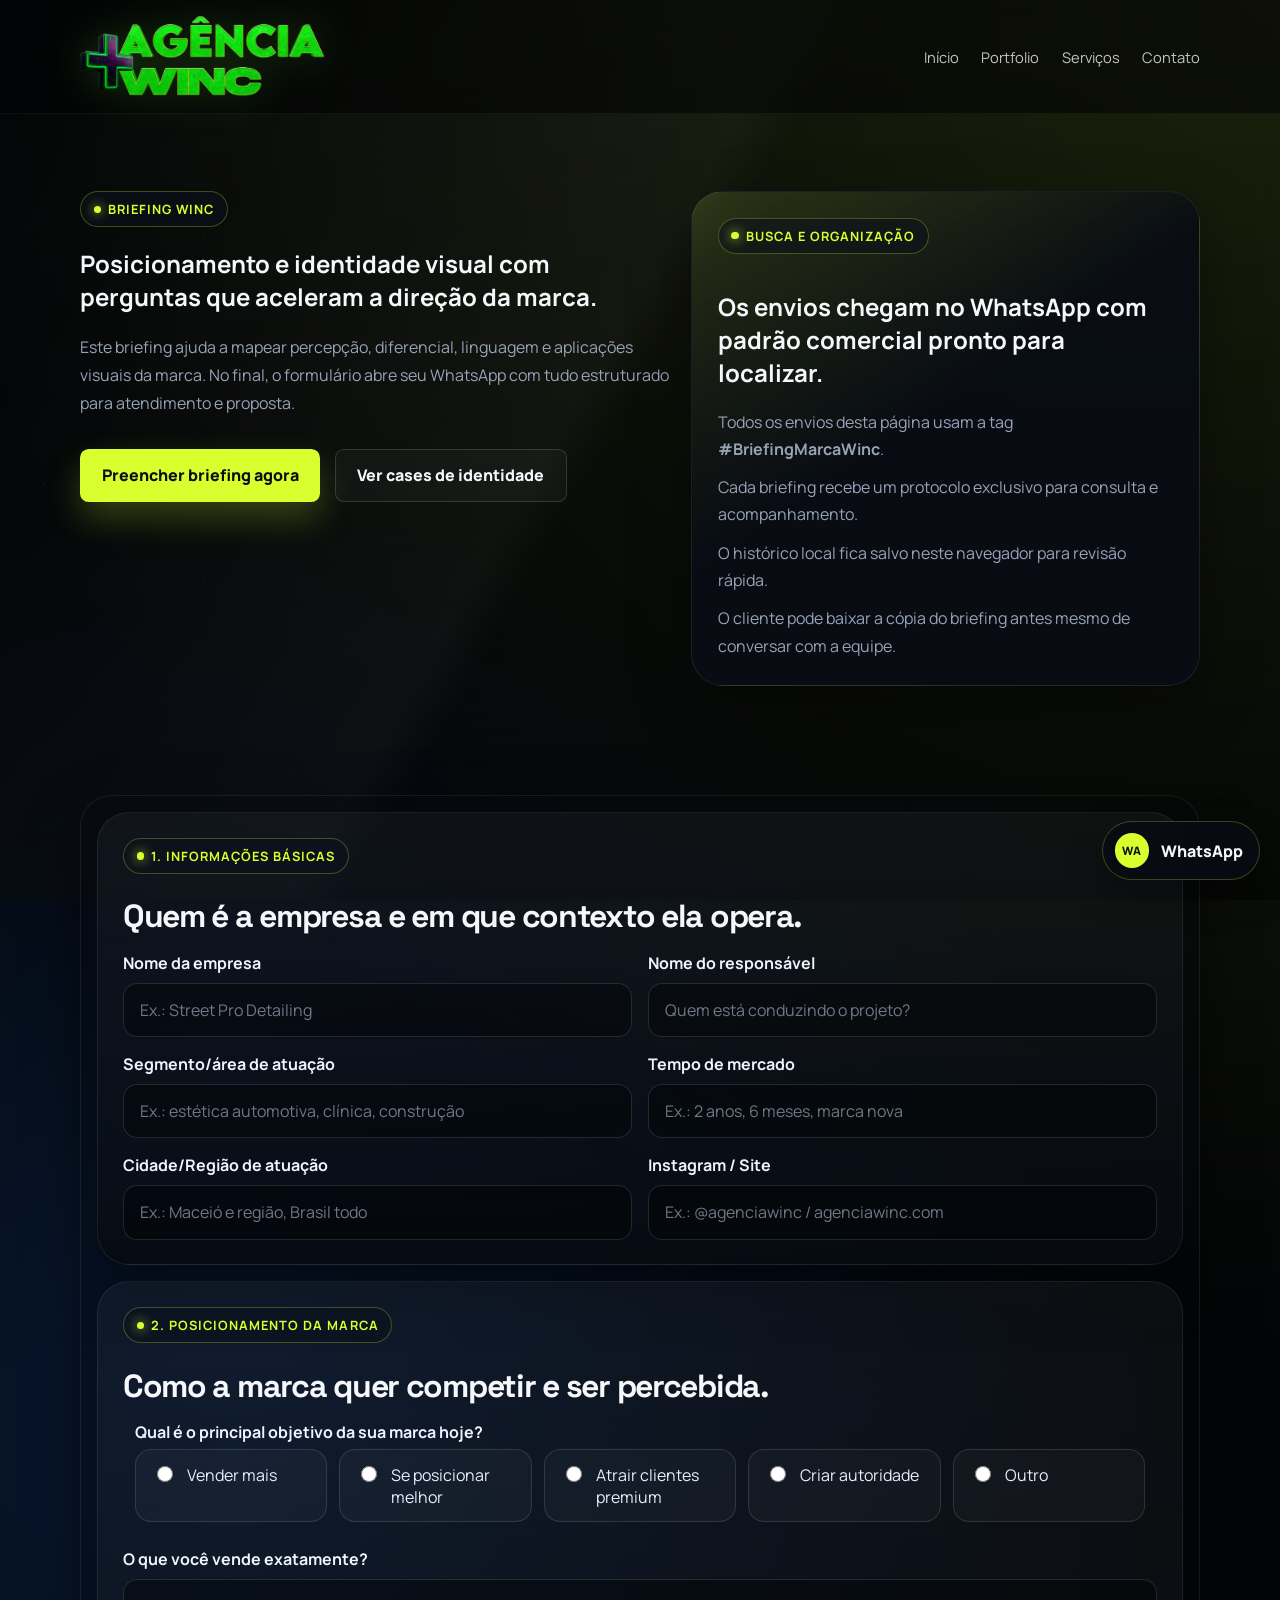
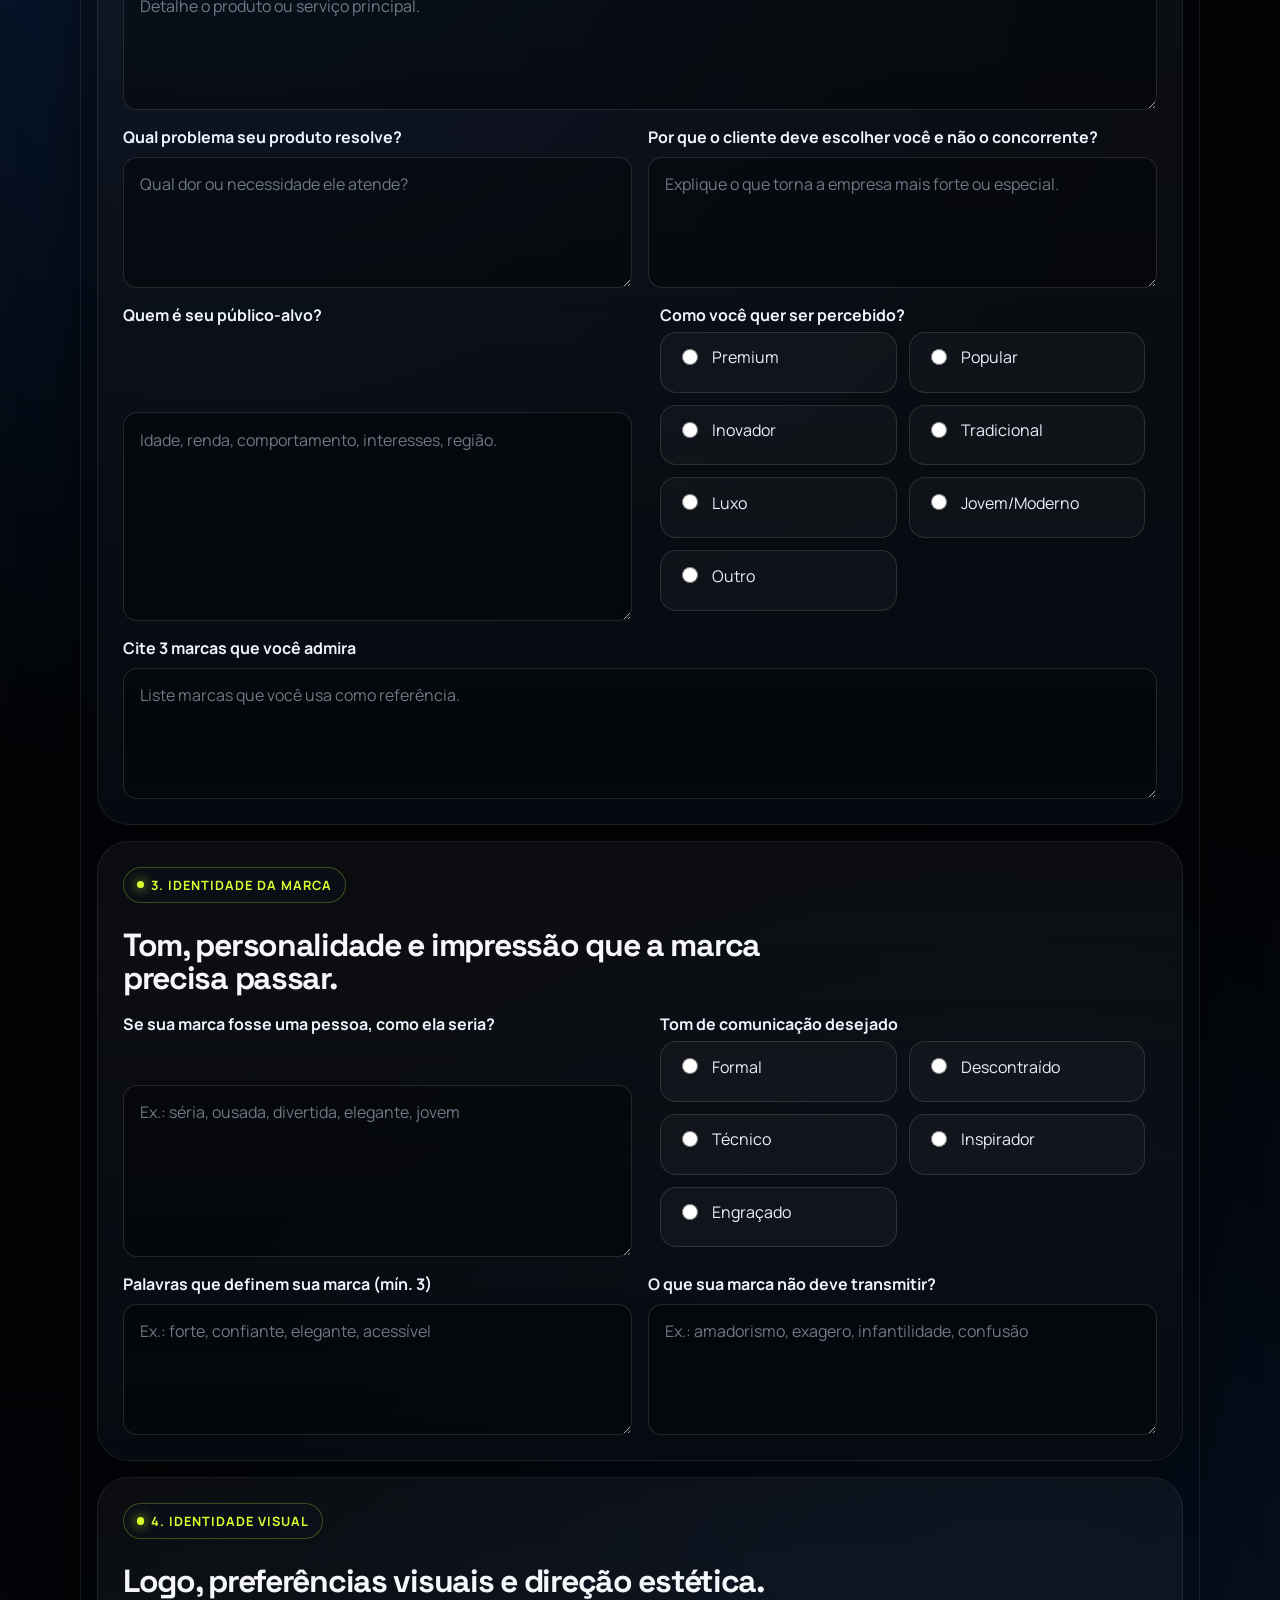
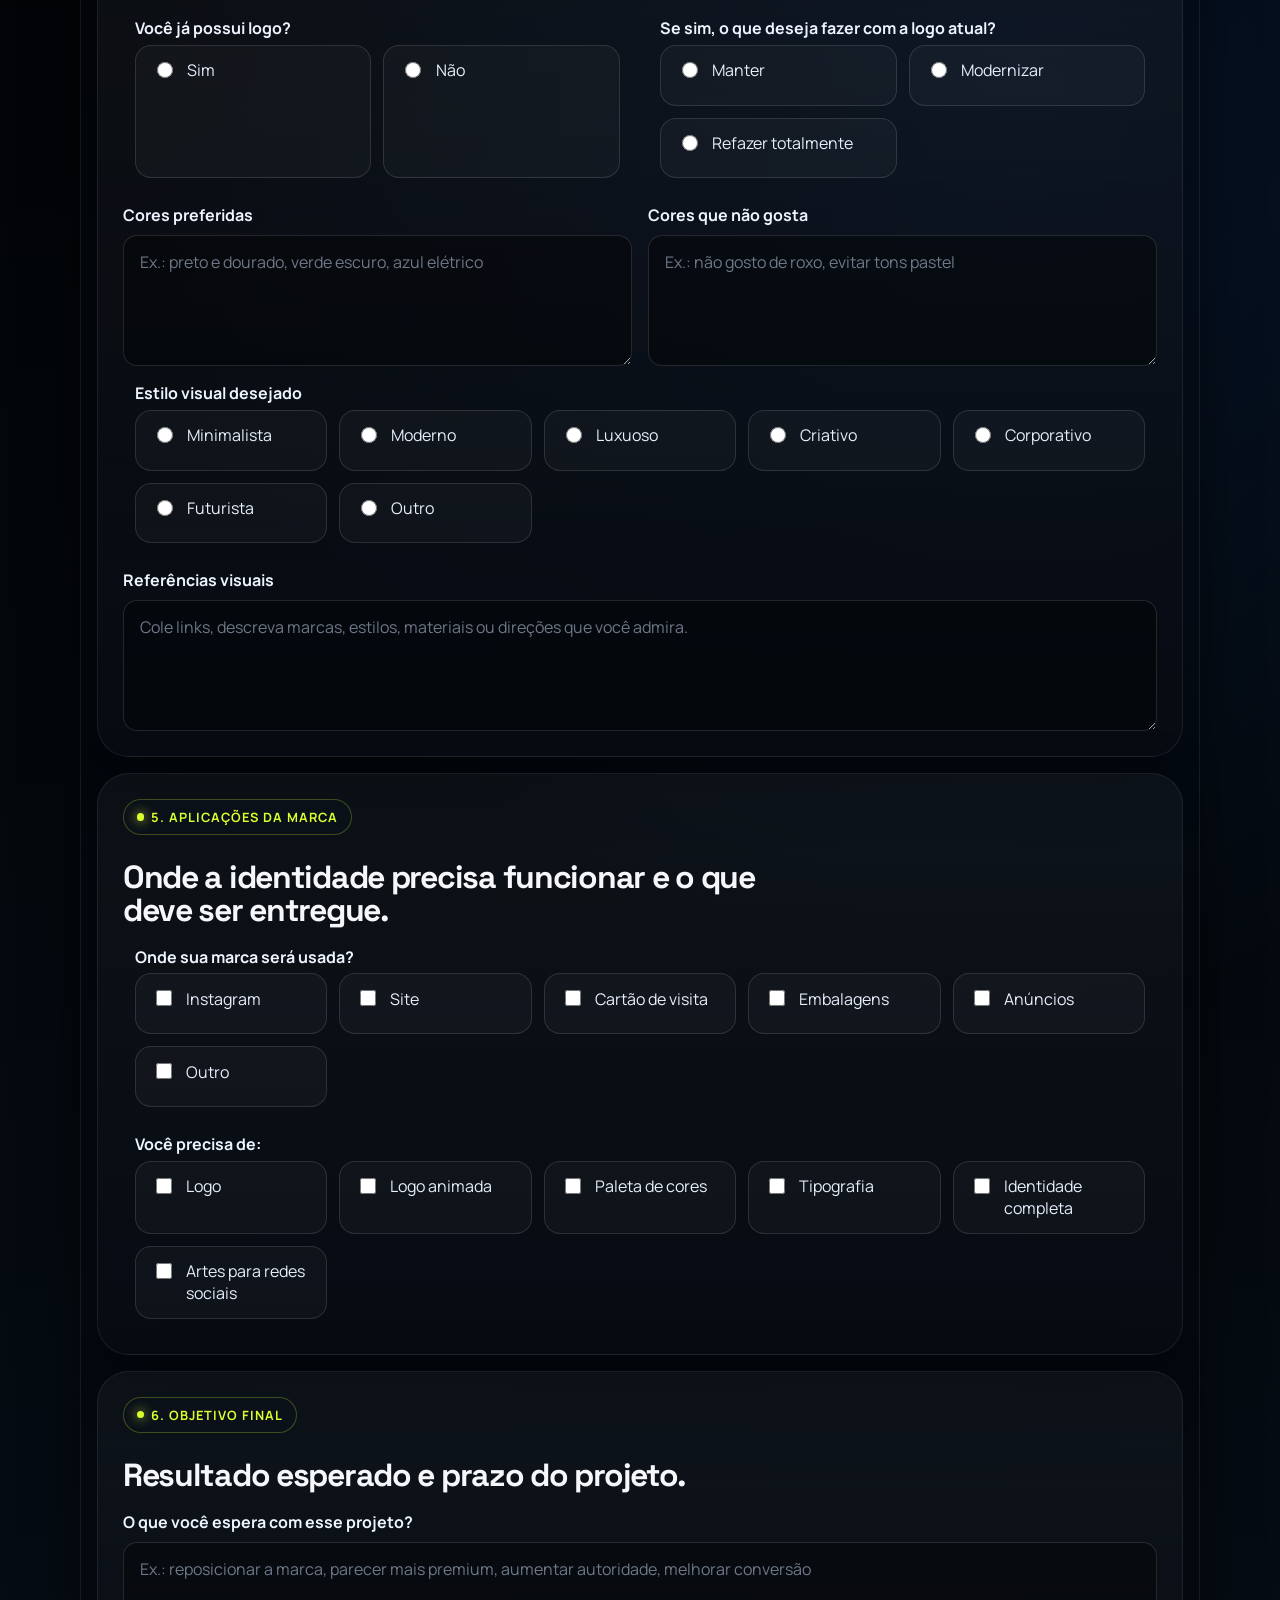
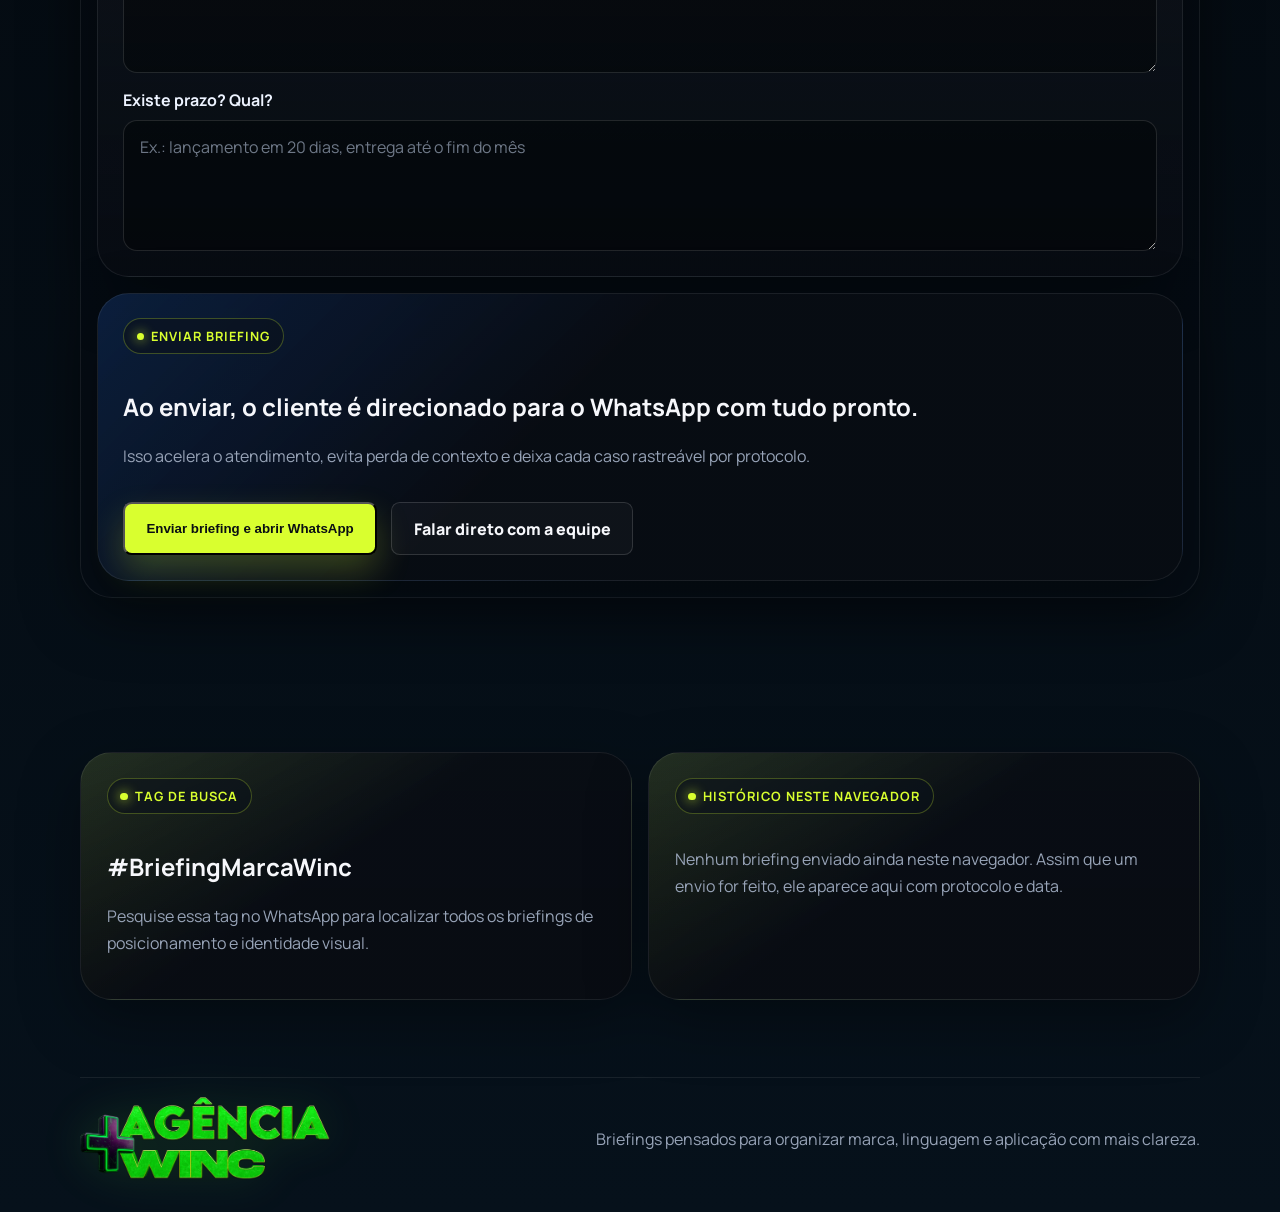
==== briefing-identidade-visual.html @ e45ba3df "Add Agencia Winc site files" ====
<!DOCTYPE html>
<html lang="pt-BR">
  <head>
    <meta charset="UTF-8" />
    <meta name="viewport" content="width=device-width, initial-scale=1.0" />
    <title>Briefing | Posicionamento e Identidade Visual | Ag&ecirc;ncia Winc</title>
    <meta
      name="description"
      content="Briefing da Ag&ecirc;ncia Winc para posicionamento de marca e identidade visual com envio direto para WhatsApp."
    />
    <meta name="theme-color" content="#05080c" />
    <meta name="robots" content="index,follow" />
    <meta name="application-name" content="Ag&ecirc;ncia Winc" />
    <meta property="og:type" content="website" />
    <meta property="og:locale" content="pt_BR" />
    <meta property="og:site_name" content="Ag&ecirc;ncia Winc" />
    <meta property="og:title" content="Briefing | Posicionamento e Identidade Visual | Ag&ecirc;ncia Winc" />
    <meta
      property="og:description"
      content="Formul&aacute;rio guiado para posicionamento de marca, dire&ccedil;&atilde;o verbal e identidade visual."
    />
    <meta property="og:url" content="https://agenciawinc.com/briefing-identidade-visual.html" />
    <meta property="og:image" content="https://agenciawinc.com/assets/portfolio-street-pro.png" />
    <meta name="twitter:card" content="summary_large_image" />
    <meta name="twitter:title" content="Briefing | Posicionamento e Identidade Visual | Ag&ecirc;ncia Winc" />
    <meta
      name="twitter:description"
      content="Formul&aacute;rio guiado para posicionamento de marca, dire&ccedil;&atilde;o verbal e identidade visual."
    />
    <meta name="twitter:image" content="https://agenciawinc.com/assets/portfolio-street-pro.png" />
    <link rel="canonical" href="https://agenciawinc.com/briefing-identidade-visual.html" />
    <link rel="icon" type="image/png" sizes="256x256" href="./assets/favicon.png" />
    <link rel="manifest" href="./site.webmanifest" />
    <link rel="preconnect" href="https://fonts.googleapis.com" />
    <link rel="preconnect" href="https://fonts.gstatic.com" crossorigin />
    <link
      href="https://fonts.googleapis.com/css2?family=Manrope:wght@400;500;600;700;800&family=Space+Grotesk:wght@500;700&display=swap"
      rel="stylesheet"
    />
    <link rel="stylesheet" href="./styles.css" />
    <script src="./briefings.js" defer></script>
  </head>
  <body>
    <div class="page-shell">
      <header class="site-header">
        <div class="container nav-wrap">
          <a class="brand" href="./index.html#top" aria-label="Ag&ecirc;ncia Winc">
            <img
              class="brand-logo"
              src="./assets/logo-winc-web.png"
              alt="Logo da Ag&ecirc;ncia Winc"
              width="1200"
              height="399"
            />
          </a>

          <nav class="site-nav" aria-label="Principal">
            <a href="./index.html#inicio">In&iacute;cio</a>
            <a href="./portfolio.html">Portfolio</a>
            <a href="./index.html#servicos">Servi&ccedil;os</a>
            <a href="./index.html#contato">Contato</a>
          </nav>
        </div>
      </header>

      <main id="top">
        <section class="briefing-hero">
          <div class="container briefing-hero-grid">
            <div class="briefing-copy">
              <span class="eyebrow">Briefing Winc</span>
              <h1>
                Posicionamento e identidade visual
                <span>com perguntas que aceleram a dire&ccedil;&atilde;o da marca.</span>
              </h1>
              <p class="hero-text">
                Este briefing ajuda a mapear percep&ccedil;&atilde;o, diferencial, linguagem e
                aplica&ccedil;&otilde;es visuais da marca. No final, o formul&aacute;rio abre seu
                WhatsApp com tudo estruturado para atendimento e proposta.
              </p>

              <div class="hero-actions">
                <a class="button button-primary" href="#formulario-identidade">
                  Preencher briefing agora
                </a>
                <a class="button button-secondary" href="./portfolio.html#identidade-visual">
                  Ver cases de identidade
                </a>
              </div>
            </div>

            <aside class="briefing-side-card">
              <span class="section-label">Busca e organiza&ccedil;&atilde;o</span>
              <h2>Os envios chegam no WhatsApp com padr&atilde;o comercial pronto para localizar.</h2>
              <ul class="briefing-rules">
                <li>Todos os envios desta p&aacute;gina usam a tag <strong>#BriefingMarcaWinc</strong>.</li>
                <li>Cada briefing recebe um protocolo exclusivo para consulta e acompanhamento.</li>
                <li>O hist&oacute;rico local fica salvo neste navegador para revis&atilde;o r&aacute;pida.</li>
                <li>O cliente pode baixar a c&oacute;pia do briefing antes mesmo de conversar com a equipe.</li>
              </ul>
            </aside>
          </div>
        </section>

        <section class="briefing-form-wrap" id="formulario-identidade">
          <div class="container">
            <form
              class="briefing-form-shell"
              data-briefing-form="identidade_visual"
              data-whatsapp="558291875154"
            >
              <section class="briefing-section" data-title="1. Informa&ccedil;&otilde;es b&aacute;sicas">
                <div class="briefing-section-head">
                  <span class="section-label">1. Informa&ccedil;&otilde;es b&aacute;sicas</span>
                  <h2>Quem &eacute; a empresa e em que contexto ela opera.</h2>
                </div>

                <div class="briefing-grid">
                  <label class="form-field">
                    <span>Nome da empresa</span>
                    <input
                      type="text"
                      name="empresa_nome"
                      data-label="Nome da empresa"
                      placeholder="Ex.: Street Pro Detailing"
                      required
                    />
                  </label>

                  <label class="form-field">
                    <span>Nome do respons&aacute;vel</span>
                    <input
                      type="text"
                      name="nome_responsavel"
                      data-label="Nome do respons&aacute;vel"
                      placeholder="Quem est&aacute; conduzindo o projeto?"
                      required
                    />
                  </label>

                  <label class="form-field">
                    <span>Segmento/&aacute;rea de atua&ccedil;&atilde;o</span>
                    <input
                      type="text"
                      name="segmento_atuacao"
                      data-label="Segmento ou &aacute;rea de atua&ccedil;&atilde;o"
                      placeholder="Ex.: est&eacute;tica automotiva, cl&iacute;nica, constru&ccedil;&atilde;o"
                    />
                  </label>

                  <label class="form-field">
                    <span>Tempo de mercado</span>
                    <input
                      type="text"
                      name="tempo_mercado"
                      data-label="Tempo de mercado"
                      placeholder="Ex.: 2 anos, 6 meses, marca nova"
                    />
                  </label>

                  <label class="form-field">
                    <span>Cidade/Regi&atilde;o de atua&ccedil;&atilde;o</span>
                    <input
                      type="text"
                      name="cidade_regiao"
                      data-label="Cidade ou regi&atilde;o de atua&ccedil;&atilde;o"
                      placeholder="Ex.: Macei&oacute; e regi&atilde;o, Brasil todo"
                    />
                  </label>

                  <label class="form-field">
                    <span>Instagram / Site</span>
                    <input
                      type="text"
                      name="instagram_site"
                      data-label="Instagram ou site"
                      placeholder="Ex.: @agenciawinc / agenciawinc.com"
                      required
                    />
                  </label>
                </div>
              </section>

              <section class="briefing-section" data-title="2. Posicionamento da marca">
                <div class="briefing-section-head">
                  <span class="section-label">2. Posicionamento da marca</span>
                  <h2>Como a marca quer competir e ser percebida.</h2>
                </div>

                <div class="briefing-grid">
                  <fieldset class="choice-group briefing-full">
                    <legend>Qual &eacute; o principal objetivo da sua marca hoje?</legend>
                    <div class="choice-grid">
                      <label class="choice-pill">
                        <input type="radio" name="objetivo_marca" value="Vender mais" data-label="Objetivo principal da marca" required />
                        <span>Vender mais</span>
                      </label>
                      <label class="choice-pill">
                        <input type="radio" name="objetivo_marca" value="Se posicionar melhor" data-label="Objetivo principal da marca" />
                        <span>Se posicionar melhor</span>
                      </label>
                      <label class="choice-pill">
                        <input type="radio" name="objetivo_marca" value="Atrair clientes premium" data-label="Objetivo principal da marca" />
                        <span>Atrair clientes premium</span>
                      </label>
                      <label class="choice-pill">
                        <input type="radio" name="objetivo_marca" value="Criar autoridade" data-label="Objetivo principal da marca" />
                        <span>Criar autoridade</span>
                      </label>
                      <label class="choice-pill">
                        <input type="radio" name="objetivo_marca" value="Outro" data-label="Objetivo principal da marca" />
                        <span>Outro</span>
                      </label>
                    </div>
                  </fieldset>

                  <label class="form-field briefing-full">
                    <span>O que voc&ecirc; vende exatamente?</span>
                    <textarea
                      name="produto_servico"
                      data-label="O que a empresa vende"
                      placeholder="Detalhe o produto ou servi&ccedil;o principal."
                      required
                    ></textarea>
                  </label>

                  <label class="form-field">
                    <span>Qual problema seu produto resolve?</span>
                    <textarea
                      name="problema_resolvido"
                      data-label="Problema que o produto resolve"
                      placeholder="Qual dor ou necessidade ele atende?"
                    ></textarea>
                  </label>

                  <label class="form-field">
                    <span>Por que o cliente deve escolher voc&ecirc; e n&atilde;o o concorrente?</span>
                    <textarea
                      name="diferencial_competitivo"
                      data-label="Diferencial competitivo"
                      placeholder="Explique o que torna a empresa mais forte ou especial."
                    ></textarea>
                  </label>

                  <label class="form-field">
                    <span>Quem &eacute; seu p&uacute;blico-alvo?</span>
                    <textarea
                      name="publico_alvo"
                      data-label="P&uacute;blico-alvo"
                      placeholder="Idade, renda, comportamento, interesses, regi&atilde;o."
                    ></textarea>
                  </label>

                  <fieldset class="choice-group">
                    <legend>Como voc&ecirc; quer ser percebido?</legend>
                    <div class="choice-grid">
                      <label class="choice-pill">
                        <input type="radio" name="percepcao_desejada" value="Premium" data-label="Percep&ccedil;&atilde;o desejada" required />
                        <span>Premium</span>
                      </label>
                      <label class="choice-pill">
                        <input type="radio" name="percepcao_desejada" value="Popular" data-label="Percep&ccedil;&atilde;o desejada" />
                        <span>Popular</span>
                      </label>
                      <label class="choice-pill">
                        <input type="radio" name="percepcao_desejada" value="Inovador" data-label="Percep&ccedil;&atilde;o desejada" />
                        <span>Inovador</span>
                      </label>
                      <label class="choice-pill">
                        <input type="radio" name="percepcao_desejada" value="Tradicional" data-label="Percep&ccedil;&atilde;o desejada" />
                        <span>Tradicional</span>
                      </label>
                      <label class="choice-pill">
                        <input type="radio" name="percepcao_desejada" value="Luxo" data-label="Percep&ccedil;&atilde;o desejada" />
                        <span>Luxo</span>
                      </label>
                      <label class="choice-pill">
                        <input type="radio" name="percepcao_desejada" value="Jovem/Moderno" data-label="Percep&ccedil;&atilde;o desejada" />
                        <span>Jovem/Moderno</span>
                      </label>
                      <label class="choice-pill">
                        <input type="radio" name="percepcao_desejada" value="Outro" data-label="Percep&ccedil;&atilde;o desejada" />
                        <span>Outro</span>
                      </label>
                    </div>
                  </fieldset>

                  <label class="form-field briefing-full">
                    <span>Cite 3 marcas que voc&ecirc; admira</span>
                    <textarea
                      name="marcas_admiradas"
                      data-label="Tr&ecirc;s marcas admiradas"
                      placeholder="Liste marcas que voc&ecirc; usa como refer&ecirc;ncia."
                    ></textarea>
                  </label>
                </div>
              </section>

              <section class="briefing-section" data-title="3. Identidade da marca">
                <div class="briefing-section-head">
                  <span class="section-label">3. Identidade da marca</span>
                  <h2>Tom, personalidade e impress&atilde;o que a marca precisa passar.</h2>
                </div>

                <div class="briefing-grid">
                  <label class="form-field">
                    <span>Se sua marca fosse uma pessoa, como ela seria?</span>
                    <textarea
                      name="marca_como_pessoa"
                      data-label="Se a marca fosse uma pessoa"
                      placeholder="Ex.: s&eacute;ria, ousada, divertida, elegante, jovem"
                    ></textarea>
                  </label>

                  <fieldset class="choice-group">
                    <legend>Tom de comunica&ccedil;&atilde;o desejado</legend>
                    <div class="choice-grid">
                      <label class="choice-pill">
                        <input type="radio" name="tom_comunicacao" value="Formal" data-label="Tom de comunica&ccedil;&atilde;o" required />
                        <span>Formal</span>
                      </label>
                      <label class="choice-pill">
                        <input type="radio" name="tom_comunicacao" value="Descontra&iacute;do" data-label="Tom de comunica&ccedil;&atilde;o" />
                        <span>Descontra&iacute;do</span>
                      </label>
                      <label class="choice-pill">
                        <input type="radio" name="tom_comunicacao" value="T&eacute;cnico" data-label="Tom de comunica&ccedil;&atilde;o" />
                        <span>T&eacute;cnico</span>
                      </label>
                      <label class="choice-pill">
                        <input type="radio" name="tom_comunicacao" value="Inspirador" data-label="Tom de comunica&ccedil;&atilde;o" />
                        <span>Inspirador</span>
                      </label>
                      <label class="choice-pill">
                        <input type="radio" name="tom_comunicacao" value="Engra&ccedil;ado" data-label="Tom de comunica&ccedil;&atilde;o" />
                        <span>Engra&ccedil;ado</span>
                      </label>
                    </div>
                  </fieldset>

                  <label class="form-field">
                    <span>Palavras que definem sua marca (m&iacute;n. 3)</span>
                    <textarea
                      name="palavras_marca"
                      data-label="Palavras que definem a marca"
                      placeholder="Ex.: forte, confiante, elegante, acess&iacute;vel"
                    ></textarea>
                  </label>

                  <label class="form-field">
                    <span>O que sua marca n&atilde;o deve transmitir?</span>
                    <textarea
                      name="nao_deve_transmitir"
                      data-label="O que a marca n&atilde;o deve transmitir"
                      placeholder="Ex.: amadorismo, exagero, infantilidade, confus&atilde;o"
                    ></textarea>
                  </label>
                </div>
              </section>

              <section class="briefing-section" data-title="4. Identidade visual">
                <div class="briefing-section-head">
                  <span class="section-label">4. Identidade visual</span>
                  <h2>Logo, prefer&ecirc;ncias visuais e dire&ccedil;&atilde;o est&eacute;tica.</h2>
                </div>

                <div class="briefing-grid">
                  <fieldset class="choice-group">
                    <legend>Voc&ecirc; j&aacute; possui logo?</legend>
                    <div class="choice-grid">
                      <label class="choice-pill">
                        <input type="radio" name="possui_logo" value="Sim" data-label="J&aacute; possui logo" required />
                        <span>Sim</span>
                      </label>
                      <label class="choice-pill">
                        <input type="radio" name="possui_logo" value="N&atilde;o" data-label="J&aacute; possui logo" />
                        <span>N&atilde;o</span>
                      </label>
                    </div>
                  </fieldset>

                  <fieldset class="choice-group">
                    <legend>Se sim, o que deseja fazer com a logo atual?</legend>
                    <div class="choice-grid">
                      <label class="choice-pill">
                        <input type="radio" name="acao_logo" value="Manter" data-label="Desejo em rela&ccedil;&atilde;o &agrave; logo" />
                        <span>Manter</span>
                      </label>
                      <label class="choice-pill">
                        <input type="radio" name="acao_logo" value="Modernizar" data-label="Desejo em rela&ccedil;&atilde;o &agrave; logo" />
                        <span>Modernizar</span>
                      </label>
                      <label class="choice-pill">
                        <input type="radio" name="acao_logo" value="Refazer totalmente" data-label="Desejo em rela&ccedil;&atilde;o &agrave; logo" />
                        <span>Refazer totalmente</span>
                      </label>
                    </div>
                  </fieldset>

                  <label class="form-field">
                    <span>Cores preferidas</span>
                    <textarea
                      name="cores_preferidas"
                      data-label="Cores preferidas"
                      placeholder="Ex.: preto e dourado, verde escuro, azul el&eacute;trico"
                    ></textarea>
                  </label>

                  <label class="form-field">
                    <span>Cores que n&atilde;o gosta</span>
                    <textarea
                      name="cores_rejeitadas"
                      data-label="Cores que n&atilde;o gosta"
                      placeholder="Ex.: n&atilde;o gosto de roxo, evitar tons pastel"
                    ></textarea>
                  </label>

                  <fieldset class="choice-group briefing-full">
                    <legend>Estilo visual desejado</legend>
                    <div class="choice-grid">
                      <label class="choice-pill">
                        <input type="radio" name="estilo_visual" value="Minimalista" data-label="Estilo visual desejado" required />
                        <span>Minimalista</span>
                      </label>
                      <label class="choice-pill">
                        <input type="radio" name="estilo_visual" value="Moderno" data-label="Estilo visual desejado" />
                        <span>Moderno</span>
                      </label>
                      <label class="choice-pill">
                        <input type="radio" name="estilo_visual" value="Luxuoso" data-label="Estilo visual desejado" />
                        <span>Luxuoso</span>
                      </label>
                      <label class="choice-pill">
                        <input type="radio" name="estilo_visual" value="Criativo" data-label="Estilo visual desejado" />
                        <span>Criativo</span>
                      </label>
                      <label class="choice-pill">
                        <input type="radio" name="estilo_visual" value="Corporativo" data-label="Estilo visual desejado" />
                        <span>Corporativo</span>
                      </label>
                      <label class="choice-pill">
                        <input type="radio" name="estilo_visual" value="Futurista" data-label="Estilo visual desejado" />
                        <span>Futurista</span>
                      </label>
                      <label class="choice-pill">
                        <input type="radio" name="estilo_visual" value="Outro" data-label="Estilo visual desejado" />
                        <span>Outro</span>
                      </label>
                    </div>
                  </fieldset>

                  <label class="form-field briefing-full">
                    <span>Refer&ecirc;ncias visuais</span>
                    <textarea
                      name="referencias_visuais"
                      data-label="Refer&ecirc;ncias visuais"
                      placeholder="Cole links, descreva marcas, estilos, materiais ou dire&ccedil;&otilde;es que voc&ecirc; admira."
                    ></textarea>
                  </label>
                </div>
              </section>

              <section class="briefing-section" data-title="5. Aplica&ccedil;&otilde;es da marca">
                <div class="briefing-section-head">
                  <span class="section-label">5. Aplica&ccedil;&otilde;es da marca</span>
                  <h2>Onde a identidade precisa funcionar e o que deve ser entregue.</h2>
                </div>

                <div class="briefing-grid">
                  <fieldset class="choice-group briefing-full">
                    <legend>Onde sua marca ser&aacute; usada?</legend>
                    <div class="choice-grid">
                      <label class="choice-pill">
                        <input type="checkbox" name="uso_marca" value="Instagram" data-label="Onde a marca ser&aacute; usada" />
                        <span>Instagram</span>
                      </label>
                      <label class="choice-pill">
                        <input type="checkbox" name="uso_marca" value="Site" data-label="Onde a marca ser&aacute; usada" />
                        <span>Site</span>
                      </label>
                      <label class="choice-pill">
                        <input type="checkbox" name="uso_marca" value="Cart&atilde;o de visita" data-label="Onde a marca ser&aacute; usada" />
                        <span>Cart&atilde;o de visita</span>
                      </label>
                      <label class="choice-pill">
                        <input type="checkbox" name="uso_marca" value="Embalagens" data-label="Onde a marca ser&aacute; usada" />
                        <span>Embalagens</span>
                      </label>
                      <label class="choice-pill">
                        <input type="checkbox" name="uso_marca" value="An&uacute;ncios" data-label="Onde a marca ser&aacute; usada" />
                        <span>An&uacute;ncios</span>
                      </label>
                      <label class="choice-pill">
                        <input type="checkbox" name="uso_marca" value="Outro" data-label="Onde a marca ser&aacute; usada" />
                        <span>Outro</span>
                      </label>
                    </div>
                  </fieldset>

                  <fieldset class="choice-group briefing-full">
                    <legend>Voc&ecirc; precisa de:</legend>
                    <div class="choice-grid">
                      <label class="choice-pill">
                        <input type="checkbox" name="entregas_desejadas" value="Logo" data-label="Entregas desejadas" />
                        <span>Logo</span>
                      </label>
                      <label class="choice-pill">
                        <input type="checkbox" name="entregas_desejadas" value="Logo animada" data-label="Entregas desejadas" />
                        <span>Logo animada</span>
                      </label>
                      <label class="choice-pill">
                        <input type="checkbox" name="entregas_desejadas" value="Paleta de cores" data-label="Entregas desejadas" />
                        <span>Paleta de cores</span>
                      </label>
                      <label class="choice-pill">
                        <input type="checkbox" name="entregas_desejadas" value="Tipografia" data-label="Entregas desejadas" />
                        <span>Tipografia</span>
                      </label>
                      <label class="choice-pill">
                        <input type="checkbox" name="entregas_desejadas" value="Identidade completa" data-label="Entregas desejadas" />
                        <span>Identidade completa</span>
                      </label>
                      <label class="choice-pill">
                        <input type="checkbox" name="entregas_desejadas" value="Artes para redes sociais" data-label="Entregas desejadas" />
                        <span>Artes para redes sociais</span>
                      </label>
                    </div>
                  </fieldset>
                </div>
              </section>

              <section class="briefing-section" data-title="6. Objetivo final">
                <div class="briefing-section-head">
                  <span class="section-label">6. Objetivo final</span>
                  <h2>Resultado esperado e prazo do projeto.</h2>
                </div>

                <div class="briefing-grid">
                  <label class="form-field briefing-full">
                    <span>O que voc&ecirc; espera com esse projeto?</span>
                    <textarea
                      name="objetivo_final_projeto"
                      data-label="O que espera com esse projeto"
                      placeholder="Ex.: reposicionar a marca, parecer mais premium, aumentar autoridade, melhorar convers&atilde;o"
                    ></textarea>
                  </label>

                  <label class="form-field briefing-full">
                    <span>Existe prazo? Qual?</span>
                    <textarea
                      name="prazo_projeto"
                      data-label="Prazo do projeto"
                      placeholder="Ex.: lan&ccedil;amento em 20 dias, entrega at&eacute; o fim do m&ecirc;s"
                    ></textarea>
                  </label>
                </div>
              </section>

              <section class="briefing-actions">
                <div>
                  <span class="section-label">Enviar briefing</span>
                  <h2>Ao enviar, o cliente &eacute; direcionado para o WhatsApp com tudo pronto.</h2>
                  <p class="briefing-inline-note">
                    Isso acelera o atendimento, evita perda de contexto e deixa cada caso rastre&aacute;vel por protocolo.
                  </p>
                </div>

                <div class="briefing-actions-row">
                  <button class="button button-primary" type="submit">
                    Enviar briefing e abrir WhatsApp
                  </button>
                  <a class="button button-secondary" href="https://wa.me/558291875154" target="_blank" rel="noopener noreferrer">
                    Falar direto com a equipe
                  </a>
                </div>

                <div class="briefing-status" aria-live="polite"></div>
              </section>
            </form>
          </div>
        </section>

        <section class="briefing-form-wrap">
          <div class="container briefing-card-grid">
            <article class="briefing-summary-card">
              <span class="section-label">Tag de busca</span>
              <h2>#BriefingMarcaWinc</h2>
              <p>
                Pesquise essa tag no WhatsApp para localizar todos os briefings de posicionamento
                e identidade visual.
              </p>
            </article>

            <article class="briefing-summary-card">
              <span class="section-label">Hist&oacute;rico neste navegador</span>
              <div class="briefing-history" data-briefing-history="identidade_visual"></div>
            </article>
          </div>
        </section>
      </main>

      <footer class="site-footer">
        <div class="container footer-wrap">
          <a class="footer-brand" href="./index.html" aria-label="Ag&ecirc;ncia Winc">
            <img
              class="footer-logo"
              src="./assets/logo-winc-web.png"
              alt="Logo da Ag&ecirc;ncia Winc"
              width="1200"
              height="399"
            />
          </a>
          <span>Briefings pensados para organizar marca, linguagem e aplica&ccedil;&atilde;o com mais clareza.</span>
        </div>
      </footer>

      <a
        class="whatsapp-float"
        href="https://wa.me/558291875154"
        target="_blank"
        rel="noopener noreferrer"
        aria-label="Falar com a Ag&ecirc;ncia Winc no WhatsApp"
      >
        <span class="whatsapp-float-mark">WA</span>
        <span>WhatsApp</span>
      </a>
    </div>
  </body>
</html>
---- styles.css ----
:root {
  --bg: #020305;
  --bg-soft: #07111c;
  --surface: rgba(8, 12, 19, 0.82);
  --surface-strong: #0a121c;
  --card-light: #f4f6fb;
  --text: #f6f7fb;
  --text-soft: #97a3b7;
  --text-dark: #10141c;
  --lime: #d9ff2f;
  --lime-soft: rgba(217, 255, 47, 0.22);
  --blue: #1f77ff;
  --blue-soft: rgba(31, 119, 255, 0.18);
  --line: rgba(255, 255, 255, 0.12);
  --max-width: 1120px;
  --radius-xl: 32px;
  --radius-lg: 24px;
  --radius-md: 18px;
  --shadow: 0 20px 60px rgba(0, 0, 0, 0.35);
}

* {
  box-sizing: border-box;
}

html {
  scroll-behavior: smooth;
}

main section[id] {
  scroll-margin-top: 6.5rem;
}

body {
  margin: 0;
  font-family: "Manrope", "Segoe UI", sans-serif;
  color: var(--text);
  background:
    radial-gradient(circle at top right, rgba(217, 255, 47, 0.12), transparent 22%),
    radial-gradient(circle at 18% 24%, rgba(31, 119, 255, 0.18), transparent 20%),
    radial-gradient(circle at 80% 55%, rgba(31, 119, 255, 0.12), transparent 26%),
    linear-gradient(180deg, #030507 0%, #020305 48%, #06111b 100%);
  min-height: 100vh;
}

body::before,
body::after {
  content: "";
  position: fixed;
  inset: 0;
  pointer-events: none;
  z-index: -2;
}

body::before {
  background-image:
    radial-gradient(circle at 20% 20%, rgba(255, 255, 255, 0.12) 0 1px, transparent 1px),
    radial-gradient(circle at 75% 30%, rgba(255, 255, 255, 0.08) 0 1px, transparent 1px),
    radial-gradient(circle at 60% 70%, rgba(217, 255, 47, 0.14) 0 1.5px, transparent 1.5px);
  background-size: 220px 220px, 260px 260px, 340px 340px;
  opacity: 0.35;
}

body::after {
  background:
    linear-gradient(120deg, transparent 0%, rgba(255, 255, 255, 0.03) 45%, transparent 48%),
    linear-gradient(180deg, rgba(2, 3, 5, 0) 0%, rgba(2, 3, 5, 0.48) 100%);
}

a {
  color: inherit;
  text-decoration: none;
}

img {
  display: block;
  max-width: 100%;
}

.container {
  width: min(calc(100% - 2rem), var(--max-width));
  margin: 0 auto;
}

.page-shell {
  overflow: clip;
}

.site-header {
  position: sticky;
  top: 0;
  z-index: 20;
  backdrop-filter: blur(14px);
  background: rgba(2, 3, 5, 0.55);
  border-bottom: 1px solid rgba(255, 255, 255, 0.05);
}

.nav-wrap {
  display: flex;
  align-items: center;
  justify-content: space-between;
  gap: 1.5rem;
  padding: 1rem 0;
}

.brand {
  display: inline-flex;
  align-items: center;
  width: clamp(168px, 20vw, 245px);
}

.brand-logo {
  width: 100%;
  height: auto;
  display: block;
  filter: drop-shadow(0 0 20px rgba(103, 255, 56, 0.18));
}

.site-nav {
  display: flex;
  align-items: center;
  gap: 1.4rem;
  font-size: 0.92rem;
  color: rgba(246, 247, 251, 0.78);
}

.site-nav a {
  position: relative;
}

.site-nav a::after {
  content: "";
  position: absolute;
  left: 0;
  bottom: -0.35rem;
  width: 100%;
  height: 1px;
  transform: scaleX(0);
  transform-origin: left;
  background: var(--lime);
  transition: transform 0.28s ease;
}

.site-nav a:hover::after,
.site-nav a:focus-visible::after {
  transform: scaleX(1);
}

.hero {
  padding: 4.6rem 0 2.5rem;
}

.hero-grid {
  display: grid;
  grid-template-columns: minmax(0, 1fr) minmax(360px, 0.95fr);
  align-items: center;
  gap: 2rem;
}

.hero-copy {
  max-width: 34rem;
  animation: rise-in 0.9s ease both;
}

.eyebrow,
.section-label,
.impact-kicker {
  display: inline-flex;
  align-items: center;
  gap: 0.45rem;
  padding: 0.5rem 0.8rem;
  border-radius: 999px;
  border: 1px solid rgba(217, 255, 47, 0.26);
  background: rgba(10, 18, 28, 0.6);
  font-size: 0.8rem;
  font-weight: 700;
  letter-spacing: 0.08em;
  text-transform: uppercase;
  color: var(--lime);
}

.eyebrow::before,
.section-label::before,
.impact-kicker::before {
  content: "";
  width: 0.45rem;
  height: 0.45rem;
  border-radius: 50%;
  background: currentColor;
  box-shadow: 0 0 12px currentColor;
}

.hero h1,
.impact-copy h2,
.section-heading h2,
.process-copy h2,
.cta h2 {
  font-family: "Space Grotesk", "Segoe UI", sans-serif;
  line-height: 0.95;
  letter-spacing: -0.04em;
}

.hero h1 {
  margin: 1.1rem 0 1rem;
  font-size: clamp(3rem, 6vw, 5.4rem);
}

.hero h1 span {
  color: var(--lime);
}

.hero-text,
.impact-detail p,
.section-heading p,
.service-card p,
.process-step p,
.showcase-card p,
.cta-box p,
.site-footer span {
  color: var(--text-soft);
  line-height: 1.75;
  font-size: 1rem;
}

.hero-actions {
  display: flex;
  flex-wrap: wrap;
  gap: 0.9rem;
  margin: 2rem 0 1.8rem;
}

.button {
  display: inline-flex;
  align-items: center;
  justify-content: center;
  min-height: 3.25rem;
  padding: 0.9rem 1.35rem;
  border-radius: 0.55rem;
  font-weight: 800;
  transition:
    transform 0.25s ease,
    box-shadow 0.25s ease,
    background 0.25s ease,
    color 0.25s ease;
}

.button:hover,
.button:focus-visible {
  transform: translateY(-2px);
}

.button-primary {
  color: #0a0f13;
  background: var(--lime);
  box-shadow: 0 16px 34px rgba(217, 255, 47, 0.22);
}

.button-secondary {
  color: var(--text);
  border: 1px solid rgba(255, 255, 255, 0.14);
  background: rgba(255, 255, 255, 0.03);
}

.hero-points {
  display: grid;
  gap: 0.75rem;
  padding: 0;
  margin: 0;
  list-style: none;
}

.hero-points li {
  display: flex;
  align-items: flex-start;
  gap: 0.7rem;
  color: #dde4f4;
}

.hero-points li::before {
  content: "";
  flex: 0 0 0.7rem;
  width: 0.7rem;
  height: 0.7rem;
  margin-top: 0.35rem;
  border-radius: 999px;
  background:
    radial-gradient(circle, #ffffff 0%, #ffffff 25%, transparent 26%),
    radial-gradient(circle, var(--lime) 0%, rgba(217, 255, 47, 0.15) 65%, transparent 70%);
}

.hero-visual {
  position: relative;
  min-height: 730px;
  border-radius: var(--radius-xl);
  border: 1px solid rgba(217, 255, 47, 0.16);
  background:
    linear-gradient(180deg, rgba(255, 255, 255, 0.03) 0%, rgba(8, 12, 19, 0.15) 100%),
    rgba(8, 12, 19, 0.32);
  box-shadow: var(--shadow);
  overflow: hidden;
  animation: float-in 1.1s ease both;
}

.hero-visual::before,
.hero-visual::after {
  content: "";
  position: absolute;
  inset: auto;
  pointer-events: none;
}

.hero-visual::before {
  top: 2rem;
  left: 2rem;
  width: 12rem;
  height: 12rem;
  border-radius: 50%;
  background: radial-gradient(circle, rgba(31, 119, 255, 0.28) 0%, transparent 70%);
  filter: blur(10px);
}

.hero-visual::after {
  right: -2rem;
  top: 18%;
  width: 18rem;
  height: 18rem;
  border-radius: 50%;
  background: radial-gradient(circle, rgba(217, 255, 47, 0.18) 0%, transparent 68%);
  filter: blur(12px);
}

.hero-visual img {
  width: 100%;
  height: 100%;
  object-fit: cover;
  object-position: center;
}

.hero-orbit {
  position: absolute;
  border-radius: 999px;
  border: 1px solid rgba(255, 255, 255, 0.14);
  opacity: 0.48;
  pointer-events: none;
}

.hero-orbit-one {
  left: -8%;
  bottom: 12%;
  width: 17rem;
  height: 4rem;
  transform: rotate(-14deg);
}

.hero-orbit-two {
  right: 12%;
  bottom: 9%;
  width: 10rem;
  height: 10rem;
  border-color: rgba(217, 255, 47, 0.18);
}

.impact-panel {
  padding: 1.4rem 0 5rem;
}

.impact-box {
  display: grid;
  grid-template-columns: minmax(0, 1.2fr) minmax(280px, 0.95fr);
  gap: 1.5rem;
  padding: 2rem;
  border: 2px solid rgba(31, 119, 255, 0.9);
  border-radius: var(--radius-lg);
  background:
    linear-gradient(180deg, rgba(8, 12, 19, 0.78) 0%, rgba(8, 12, 19, 0.58) 100%);
  box-shadow: 0 26px 50px rgba(0, 0, 0, 0.22);
}

.impact-copy h2 {
  margin: 0.9rem 0 0;
  font-size: clamp(2.2rem, 4vw, 3.6rem);
}

.impact-copy span {
  color: var(--lime);
}

.impact-detail {
  display: flex;
  flex-direction: column;
  justify-content: center;
  gap: 1.2rem;
}

.impact-button {
  align-self: flex-start;
}

.proof,
.brands,
.services,
.solutions,
.showcase,
.faq,
.cta {
  padding: 5rem 0;
}

.section-heading {
  max-width: 44rem;
  margin-bottom: 2rem;
}

.section-heading-compact {
  max-width: 52rem;
}

.proof-grid {
  display: grid;
  grid-template-columns: repeat(3, minmax(0, 1fr));
  gap: 1rem;
}

.proof-card {
  padding: 1.5rem;
  border-radius: var(--radius-lg);
  border: 1px solid rgba(255, 255, 255, 0.08);
  background:
    linear-gradient(180deg, rgba(255, 255, 255, 0.04) 0%, rgba(8, 12, 19, 0.86) 100%);
  box-shadow: var(--shadow);
}

.proof-number {
  display: inline-flex;
  margin-bottom: 1rem;
  font-family: "Space Grotesk", "Segoe UI", sans-serif;
  font-size: 0.84rem;
  color: rgba(217, 255, 47, 0.72);
}

.proof-card h3 {
  margin: 0 0 0.8rem;
  font-family: "Space Grotesk", "Segoe UI", sans-serif;
  font-size: 1.45rem;
  line-height: 1.06;
}

.proof-card p {
  margin: 0;
  color: var(--text-soft);
  line-height: 1.75;
}

.brands-grid {
  display: grid;
  grid-template-columns: repeat(5, minmax(0, 1fr));
  gap: 1rem;
  align-items: center;
  padding: 1.6rem 1.8rem;
  border-radius: 2rem;
  background: rgba(255, 255, 255, 0.98);
  box-shadow: 0 20px 44px rgba(0, 0, 0, 0.18);
}

.brand-tile {
  display: flex;
  align-items: center;
  justify-content: center;
  min-height: 10.5rem;
  padding: 0.15rem;
  overflow: visible;
  transition: transform 180ms ease;
}

.brand-tile:hover {
  transform: translateY(-2px);
}

.brand-tile img {
  display: block;
  width: 100%;
  max-width: none;
  max-height: none;
  aspect-ratio: 15 / 8;
  object-fit: contain;
  transition: transform 220ms ease, filter 220ms ease;
}

.brand-tile:hover img {
  transform: scale(1.08);
  filter: saturate(1.03);
}

.section-label {
  margin-bottom: 1rem;
}

.section-heading h2 {
  margin: 0;
  font-size: clamp(2.1rem, 3vw, 3.2rem);
}

.service-grid {
  display: grid;
  grid-template-columns: repeat(3, minmax(0, 1fr));
  gap: 1rem;
}

.service-card {
  position: relative;
  display: flex;
  flex-direction: column;
  gap: 1rem;
  min-height: 19rem;
  padding: 1.5rem;
  border-radius: var(--radius-lg);
  background: var(--card-light);
  color: var(--text-dark);
  box-shadow: 0 14px 30px rgba(0, 0, 0, 0.22);
}

.service-card-actionable {
  cursor: pointer;
}

.service-card-actionable:hover,
.service-card-actionable:focus-visible {
  transform: translateY(-2px);
  box-shadow: 0 18px 38px rgba(0, 0, 0, 0.28);
}

.service-index {
  font-family: "Space Grotesk", "Segoe UI", sans-serif;
  font-size: 0.88rem;
  color: rgba(16, 20, 28, 0.38);
}

.service-card h3 {
  margin: 0;
  font-size: 1.35rem;
  line-height: 1.1;
}

.service-card p {
  color: rgba(16, 20, 28, 0.7);
  flex: 1;
}

.service-card a {
  display: inline-flex;
  width: fit-content;
  min-height: 2.9rem;
  align-items: center;
  justify-content: center;
  padding: 0.85rem 1rem;
  border-radius: 0.45rem;
  background: var(--lime);
  color: #091015;
  font-weight: 800;
}

.solutions-grid {
  display: grid;
  grid-template-columns: repeat(2, minmax(0, 1fr));
  gap: 1rem;
}

.solution-card {
  position: relative;
  display: flex;
  flex-direction: column;
  gap: 1rem;
  min-height: 100%;
  padding: 1.7rem;
  border-radius: var(--radius-xl);
  border: 1px solid rgba(255, 255, 255, 0.08);
  background:
    linear-gradient(180deg, rgba(255, 255, 255, 0.04) 0%, rgba(8, 12, 19, 0.9) 100%);
  box-shadow: var(--shadow);
  overflow: hidden;
}

.solution-card::before {
  content: "";
  position: absolute;
  inset: auto auto -10% -8%;
  width: 14rem;
  height: 14rem;
  border-radius: 50%;
  background: radial-gradient(circle, rgba(217, 255, 47, 0.14) 0%, transparent 72%);
  filter: blur(6px);
  pointer-events: none;
}

.solution-card-whatsapp::after,
.solution-card-saas::after {
  content: "";
  position: absolute;
  inset: 1.2rem 1.2rem auto auto;
  width: 5rem;
  height: 5rem;
  border-radius: 1.3rem;
  border: 1px solid rgba(255, 255, 255, 0.12);
  opacity: 0.28;
  transform: rotate(14deg);
}

.solution-card-whatsapp {
  background:
    linear-gradient(145deg, rgba(217, 255, 47, 0.12) 0%, rgba(8, 12, 19, 0.9) 46%),
    linear-gradient(180deg, rgba(255, 255, 255, 0.04) 0%, rgba(8, 12, 19, 0.9) 100%);
}

.solution-card-saas {
  background:
    linear-gradient(145deg, rgba(31, 119, 255, 0.16) 0%, rgba(8, 12, 19, 0.9) 48%),
    linear-gradient(180deg, rgba(255, 255, 255, 0.04) 0%, rgba(8, 12, 19, 0.9) 100%);
}

.solution-card > * {
  position: relative;
  z-index: 1;
}

.solution-chip {
  display: inline-flex;
  width: fit-content;
  padding: 0.48rem 0.78rem;
  border-radius: 999px;
  border: 1px solid rgba(217, 255, 47, 0.2);
  background: rgba(2, 3, 5, 0.42);
  color: var(--lime);
  font-size: 0.8rem;
  font-weight: 800;
  letter-spacing: 0.08em;
  text-transform: uppercase;
}

.solution-card h3 {
  margin: 0;
  font-family: "Space Grotesk", "Segoe UI", sans-serif;
  font-size: clamp(1.7rem, 2.3vw, 2.4rem);
  line-height: 1.04;
  letter-spacing: -0.04em;
}

.solution-card p {
  margin: 0;
  color: var(--text-soft);
  line-height: 1.75;
}

.solution-list {
  display: grid;
  gap: 0.72rem;
  padding: 0;
  margin: 0 0 0.5rem;
  list-style: none;
}

.solution-list li {
  display: flex;
  align-items: flex-start;
  gap: 0.72rem;
  color: #e7eefc;
}

.solution-list li::before {
  content: "";
  flex: 0 0 0.72rem;
  width: 0.72rem;
  height: 0.72rem;
  margin-top: 0.35rem;
  border-radius: 50%;
  background:
    radial-gradient(circle, #ffffff 0%, #ffffff 28%, transparent 29%),
    radial-gradient(circle, var(--lime) 0%, rgba(217, 255, 47, 0.18) 70%, transparent 72%);
}

.solution-card .button {
  width: fit-content;
  margin-top: auto;
}

.portfolio-hero,
.portfolio-categories,
.portfolio-note {
  padding: 5rem 0;
}

.portfolio-hero {
  padding-top: 4.6rem;
}

.portfolio-hero-grid {
  display: grid;
  grid-template-columns: minmax(0, 1.1fr) minmax(300px, 0.9fr);
  gap: 1.2rem;
  align-items: center;
}

.portfolio-copy {
  max-width: 42rem;
}

.portfolio-summary-card,
.portfolio-card {
  position: relative;
  overflow: hidden;
  border-radius: var(--radius-xl);
  border: 1px solid rgba(255, 255, 255, 0.08);
  box-shadow: var(--shadow);
}

.portfolio-summary-card {
  padding: 1.6rem;
  background:
    linear-gradient(145deg, rgba(217, 255, 47, 0.12) 0%, rgba(8, 12, 19, 0.9) 44%),
    linear-gradient(180deg, rgba(255, 255, 255, 0.04) 0%, rgba(8, 12, 19, 0.9) 100%);
}

.portfolio-kicker {
  display: inline-flex;
  margin-bottom: 1rem;
  color: var(--lime);
  font-size: 0.78rem;
  font-weight: 800;
  letter-spacing: 0.08em;
  text-transform: uppercase;
}

.portfolio-summary-list,
.portfolio-list {
  display: grid;
  gap: 0.78rem;
  padding: 0;
  margin: 0;
  list-style: none;
}

.portfolio-summary-list li,
.portfolio-list li {
  display: flex;
  align-items: flex-start;
  gap: 0.72rem;
  color: #e7eefc;
}

.portfolio-summary-list li::before,
.portfolio-list li::before {
  content: "";
  flex: 0 0 0.72rem;
  width: 0.72rem;
  height: 0.72rem;
  margin-top: 0.35rem;
  border-radius: 50%;
  background:
    radial-gradient(circle, #ffffff 0%, #ffffff 28%, transparent 29%),
    radial-gradient(circle, var(--lime) 0%, rgba(217, 255, 47, 0.18) 70%, transparent 72%);
}

.portfolio-grid {
  display: grid;
  grid-template-columns: repeat(2, minmax(0, 1fr));
  gap: 1rem;
}

.portfolio-card {
  min-height: 20rem;
  padding: 1.7rem;
}

.portfolio-card::before {
  content: "";
  position: absolute;
  inset: auto auto -12% -8%;
  width: 14rem;
  height: 14rem;
  border-radius: 50%;
  background: radial-gradient(circle, rgba(217, 255, 47, 0.12) 0%, transparent 72%);
  filter: blur(6px);
}

.portfolio-card > * {
  position: relative;
  z-index: 1;
}

.portfolio-chip {
  display: inline-flex;
  width: fit-content;
  margin-bottom: 1rem;
  padding: 0.48rem 0.78rem;
  border-radius: 999px;
  border: 1px solid rgba(217, 255, 47, 0.2);
  background: rgba(2, 3, 5, 0.42);
  color: var(--lime);
  font-size: 0.8rem;
  font-weight: 800;
  letter-spacing: 0.08em;
  text-transform: uppercase;
}

.portfolio-card h3 {
  margin: 0 0 0.85rem;
  font-family: "Space Grotesk", "Segoe UI", sans-serif;
  font-size: clamp(1.7rem, 2.2vw, 2.3rem);
  line-height: 1.04;
  letter-spacing: -0.04em;
}

.portfolio-card p {
  margin: 0;
  color: var(--text-soft);
  line-height: 1.75;
}

.portfolio-card-lime {
  background:
    linear-gradient(145deg, rgba(217, 255, 47, 0.12) 0%, rgba(8, 12, 19, 0.9) 44%),
    linear-gradient(180deg, rgba(255, 255, 255, 0.04) 0%, rgba(8, 12, 19, 0.9) 100%);
}

.portfolio-card-blue {
  background:
    linear-gradient(145deg, rgba(31, 119, 255, 0.16) 0%, rgba(8, 12, 19, 0.9) 48%),
    linear-gradient(180deg, rgba(255, 255, 255, 0.04) 0%, rgba(8, 12, 19, 0.9) 100%);
}

.portfolio-card-dark {
  background:
    linear-gradient(180deg, rgba(255, 255, 255, 0.04) 0%, rgba(8, 12, 19, 0.9) 100%);
}

.portfolio-showcase-section {
  padding: 0 0 5rem;
}

.portfolio-showcase-section .section-heading {
  max-width: 54rem;
  margin-bottom: 1.4rem;
}

.portfolio-project-grid {
  display: grid;
  grid-template-columns: repeat(2, minmax(0, 1fr));
  gap: 1rem;
}

.portfolio-project-grid-three {
  grid-template-columns: repeat(3, minmax(0, 1fr));
}

.portfolio-project {
  display: flex;
  flex-direction: column;
  overflow: hidden;
  border-radius: var(--radius-xl);
  border: 1px solid rgba(255, 255, 255, 0.08);
  background:
    linear-gradient(180deg, rgba(255, 255, 255, 0.04) 0%, rgba(8, 12, 19, 0.9) 100%);
  box-shadow: var(--shadow);
}

.portfolio-project-wide {
  grid-column: span 2;
  display: grid;
  grid-template-columns: minmax(0, 1.1fr) minmax(320px, 0.9fr);
}

.portfolio-project-split {
  grid-column: span 2;
  display: grid;
  grid-template-columns: minmax(260px, 0.72fr) minmax(0, 1fr);
  align-items: start;
}

.portfolio-project-media {
  min-height: 100%;
  background: rgba(255, 255, 255, 0.04);
}

.portfolio-project-media-light {
  background: #f6f7fb;
}

.portfolio-project-media img {
  width: 100%;
  height: 100%;
  object-fit: contain;
}

.portfolio-project-split .portfolio-project-media {
  align-self: start;
}

.portfolio-project-split .portfolio-project-media img {
  height: auto;
}

.portfolio-project-copy {
  display: grid;
  align-content: start;
  gap: 0.9rem;
  padding: 1.5rem;
}

.portfolio-project-copy h3 {
  margin: 0;
  font-family: "Space Grotesk", "Segoe UI", sans-serif;
  font-size: clamp(1.55rem, 2vw, 2.1rem);
  line-height: 1.05;
  letter-spacing: -0.04em;
}

.portfolio-project-copy p {
  margin: 0;
  color: var(--text-soft);
  line-height: 1.75;
}

.briefing-hero,
.briefing-form-wrap {
  padding: 4.8rem 0;
}

.briefing-hero {
  padding-bottom: 2rem;
}

.briefing-hero-grid {
  display: grid;
  grid-template-columns: minmax(0, 1fr) minmax(300px, 0.86fr);
  gap: 1.2rem;
  align-items: start;
}

.briefing-copy {
  max-width: 45rem;
}

.briefing-side-card,
.briefing-form-shell,
.briefing-section,
.briefing-summary-card {
  border-radius: var(--radius-xl);
  border: 1px solid rgba(255, 255, 255, 0.08);
  box-shadow: var(--shadow);
}

.briefing-side-card,
.briefing-summary-card {
  padding: 1.6rem;
  background:
    linear-gradient(145deg, rgba(217, 255, 47, 0.1) 0%, rgba(8, 12, 19, 0.92) 46%),
    linear-gradient(180deg, rgba(255, 255, 255, 0.04) 0%, rgba(8, 12, 19, 0.92) 100%);
}

.briefing-inline-note,
.briefing-summary-card p,
.field-help,
.choice-help,
.briefing-status p,
.briefing-rules li {
  color: var(--text-soft);
  line-height: 1.7;
}

.briefing-form-shell {
  display: grid;
  gap: 1rem;
  padding: 1rem;
  background: rgba(8, 12, 19, 0.28);
}

.briefing-section {
  padding: 1.55rem;
  background:
    linear-gradient(180deg, rgba(255, 255, 255, 0.04) 0%, rgba(8, 12, 19, 0.9) 100%);
}

.briefing-section-head {
  max-width: 44rem;
  margin-bottom: 1.2rem;
}

.briefing-section-head h2 {
  margin: 0.65rem 0 0;
  font-family: "Space Grotesk", "Segoe UI", sans-serif;
  font-size: clamp(1.8rem, 2.5vw, 2.5rem);
  line-height: 1.02;
  letter-spacing: -0.04em;
}

.briefing-grid {
  display: grid;
  grid-template-columns: repeat(2, minmax(0, 1fr));
  gap: 1rem;
}

.briefing-grid-single {
  grid-template-columns: 1fr;
}

.briefing-full {
  grid-column: 1 / -1;
}

.form-field,
.choice-group {
  display: grid;
  gap: 0.55rem;
}

.form-field > span,
.choice-group > legend {
  padding: 0;
  font-weight: 700;
  color: #edf3ff;
}

.form-field input,
.form-field textarea,
.form-field select {
  width: 100%;
  min-height: 3.2rem;
  padding: 0.95rem 1rem;
  border: 1px solid rgba(255, 255, 255, 0.12);
  border-radius: 14px;
  background: rgba(2, 3, 5, 0.38);
  color: var(--text);
  font: inherit;
}

.form-field textarea {
  min-height: 8.2rem;
  resize: vertical;
}

.form-field input::placeholder,
.form-field textarea::placeholder {
  color: rgba(151, 163, 183, 0.72);
}

.form-field input:focus-visible,
.form-field textarea:focus-visible,
.form-field select:focus-visible {
  outline: 2px solid rgba(217, 255, 47, 0.38);
  outline-offset: 1px;
  border-color: rgba(217, 255, 47, 0.48);
}

.choice-group {
  margin: 0;
  border: 0;
}

.choice-grid {
  display: grid;
  grid-template-columns: repeat(auto-fit, minmax(180px, 1fr));
  gap: 0.75rem;
}

.choice-pill {
  display: flex;
  gap: 0.7rem;
  align-items: flex-start;
  min-height: 3.8rem;
  padding: 0.85rem 1rem;
  border-radius: 16px;
  border: 1px solid rgba(255, 255, 255, 0.12);
  background: rgba(255, 255, 255, 0.03);
  color: #e7eefc;
  cursor: pointer;
}

.choice-pill input {
  flex: 0 0 auto;
  width: 1rem;
  height: 1rem;
  margin-top: 0.15rem;
  accent-color: var(--lime);
}

.choice-pill:hover {
  border-color: rgba(217, 255, 47, 0.34);
  transform: translateY(-1px);
}

.briefing-rules {
  display: grid;
  gap: 0.7rem;
  padding: 0;
  margin: 1rem 0 0;
  list-style: none;
}

.briefing-actions {
  display: grid;
  gap: 1rem;
  padding: 1.55rem;
  border-radius: var(--radius-xl);
  border: 1px solid rgba(255, 255, 255, 0.08);
  background:
    linear-gradient(135deg, rgba(31, 119, 255, 0.18) 0%, rgba(8, 12, 19, 0.92) 42%),
    rgba(8, 12, 19, 0.82);
  box-shadow: var(--shadow);
}

.briefing-actions-row {
  display: flex;
  flex-wrap: wrap;
  gap: 0.85rem;
}

.briefing-status {
  display: none;
  gap: 0.6rem;
  padding: 1rem 1.1rem;
  border-radius: 18px;
  border: 1px solid rgba(217, 255, 47, 0.22);
  background: rgba(217, 255, 47, 0.08);
}

.briefing-status.is-visible {
  display: grid;
}

.briefing-status strong {
  color: #f4ffd2;
}

.briefing-status-actions {
  display: flex;
  flex-wrap: wrap;
  gap: 0.8rem;
}

.briefing-status-actions a {
  display: inline-flex;
  align-items: center;
  justify-content: center;
  min-height: 2.8rem;
  padding: 0.8rem 1rem;
  border-radius: 12px;
  border: 1px solid rgba(255, 255, 255, 0.12);
  background: rgba(2, 3, 5, 0.28);
  color: var(--text);
  font-weight: 700;
}

.briefing-card-grid {
  display: grid;
  grid-template-columns: repeat(2, minmax(0, 1fr));
  gap: 1rem;
}

.briefing-history {
  display: grid;
  gap: 0.9rem;
}

.briefing-history-item {
  display: grid;
  grid-template-columns: minmax(0, 1fr) auto;
  gap: 0.9rem;
  align-items: center;
  padding: 1rem 1.05rem;
  border-radius: 16px;
  border: 1px solid rgba(255, 255, 255, 0.08);
  background: rgba(255, 255, 255, 0.03);
}

.briefing-history-copy {
  display: grid;
  gap: 0.28rem;
}

.briefing-history-copy strong {
  color: #eff5ff;
}

.briefing-history-copy span {
  color: #d9ff2f;
  font-size: 0.88rem;
  font-weight: 700;
  letter-spacing: 0.05em;
  text-transform: uppercase;
}

.briefing-history-copy p {
  margin: 0;
  color: var(--text-soft);
  font-size: 0.94rem;
}

.briefing-history-actions {
  display: flex;
  flex-wrap: wrap;
  gap: 0.7rem;
}

.briefing-history-actions a {
  display: inline-flex;
  align-items: center;
  justify-content: center;
  min-height: 2.8rem;
  padding: 0.8rem 1rem;
  border-radius: 12px;
  border: 1px solid rgba(255, 255, 255, 0.12);
  background: rgba(2, 3, 5, 0.28);
  color: var(--text);
  font-weight: 700;
}

.service-note {
  display: inline-flex;
  width: fit-content;
  margin-top: auto;
  padding: 0.42rem 0.7rem;
  border-radius: 999px;
  background: rgba(16, 20, 28, 0.06);
  color: rgba(16, 20, 28, 0.62);
  font-size: 0.78rem;
  font-weight: 700;
  letter-spacing: 0.04em;
  text-transform: uppercase;
}

.portfolio-note-box {
  display: grid;
  grid-template-columns: minmax(0, 1.2fr) auto;
  gap: 1.5rem;
  align-items: center;
  padding: 2rem;
  border-radius: var(--radius-xl);
  background:
    linear-gradient(135deg, rgba(31, 119, 255, 0.22) 0%, rgba(8, 12, 19, 0.92) 42%),
    rgba(8, 12, 19, 0.82);
  border: 1px solid rgba(255, 255, 255, 0.08);
  box-shadow: var(--shadow);
}

.portfolio-note-box h2 {
  margin: 0.9rem 0 0;
  font-family: "Space Grotesk", "Segoe UI", sans-serif;
  font-size: clamp(2rem, 3vw, 3.05rem);
  line-height: 1;
  letter-spacing: -0.04em;
}

.process {
  padding: 4.5rem 0;
  background: linear-gradient(180deg, #f4f6fb 0%, #e9edf7 100%);
  color: var(--text-dark);
}

.process-grid {
  display: grid;
  grid-template-columns: minmax(0, 0.95fr) minmax(0, 1.3fr);
  gap: 2rem;
  align-items: center;
}

.section-label-dark {
  border-color: rgba(16, 20, 28, 0.12);
  background: rgba(16, 20, 28, 0.04);
  color: var(--blue);
}

.process-copy h2 {
  margin: 0.8rem 0 0;
  font-size: clamp(2.1rem, 3.8vw, 3.6rem);
}

.process-steps {
  display: grid;
  grid-template-columns: repeat(4, minmax(0, 1fr));
  gap: 1rem;
}

.process-step {
  position: relative;
  padding: 1.3rem 1rem 1rem;
  border-radius: var(--radius-md);
  background: rgba(255, 255, 255, 0.7);
  border: 1px solid rgba(16, 20, 28, 0.08);
}

.step-dot {
  display: inline-block;
  width: 0.85rem;
  height: 0.85rem;
  margin-bottom: 1rem;
  border-radius: 50%;
  background: linear-gradient(180deg, #3f93ff 0%, #0f64ff 100%);
  box-shadow: 0 0 0 5px rgba(31, 119, 255, 0.12);
}

.process-step strong {
  display: block;
  margin-bottom: 0.45rem;
  font-size: 1rem;
}

.process-step p {
  margin: 0;
  color: rgba(16, 20, 28, 0.72);
}

.showcase-grid {
  display: grid;
  grid-template-columns: repeat(3, minmax(0, 1fr));
  gap: 1rem;
}

.showcase-card {
  position: relative;
  min-height: 25rem;
  padding: 1.6rem;
  border-radius: 1.6rem;
  overflow: hidden;
  border: 1px solid rgba(255, 255, 255, 0.08);
  background:
    linear-gradient(180deg, rgba(255, 255, 255, 0.04) 0%, rgba(8, 12, 19, 0.84) 100%);
}

.showcase-card::before {
  content: "";
  position: absolute;
  inset: 0;
  background:
    linear-gradient(180deg, transparent 0%, rgba(2, 3, 5, 0.86) 100%),
    radial-gradient(circle at top right, rgba(217, 255, 47, 0.3) 0%, transparent 28%);
  opacity: 0.92;
}

.showcase-card > * {
  position: relative;
  z-index: 1;
}

.showcase-tag {
  display: inline-flex;
  margin-bottom: 10rem;
  padding: 0.45rem 0.75rem;
  border-radius: 999px;
  background: rgba(2, 3, 5, 0.55);
  border: 1px solid rgba(255, 255, 255, 0.12);
  font-size: 0.78rem;
  font-weight: 800;
  text-transform: uppercase;
  letter-spacing: 0.08em;
}

.showcase-card h3 {
  margin: 0 0 0.8rem;
  font-family: "Space Grotesk", "Segoe UI", sans-serif;
  font-size: 2rem;
  line-height: 1.02;
  letter-spacing: -0.04em;
}

.showcase-card-photo {
  background:
    linear-gradient(180deg, rgba(255, 255, 255, 0.03) 0%, rgba(8, 12, 19, 0.65) 100%),
    url("./assets/hero-winc-web.jpg") center 20% / cover;
}

.showcase-card-blue {
  background:
    linear-gradient(140deg, rgba(31, 119, 255, 0.45) 0%, rgba(8, 12, 19, 0.8) 52%),
    radial-gradient(circle at 24% 20%, rgba(255, 255, 255, 0.2) 0%, transparent 22%),
    linear-gradient(180deg, #10274c 0%, #07111c 100%);
}

.showcase-card-blue::after,
.showcase-card-gold::after {
  content: "";
  position: absolute;
  inset: 12% 12% auto auto;
  width: 6rem;
  height: 6rem;
  border-radius: 1.6rem;
  border: 1px solid rgba(255, 255, 255, 0.16);
  opacity: 0.35;
  transform: rotate(15deg);
}

.showcase-card-gold {
  background:
    linear-gradient(150deg, rgba(217, 255, 47, 0.24) 0%, rgba(8, 12, 19, 0.82) 44%),
    radial-gradient(circle at 76% 18%, rgba(217, 255, 47, 0.35) 0%, transparent 20%),
    linear-gradient(180deg, #232910 0%, #07111c 100%);
}

.faq-grid {
  display: grid;
  grid-template-columns: minmax(0, 0.95fr) minmax(0, 1.05fr);
  gap: 1.5rem;
  align-items: start;
}

.faq-heading {
  margin-bottom: 0;
}

.faq-list {
  display: grid;
  gap: 0.9rem;
}

.faq-item {
  padding: 0 1.25rem;
  border-radius: var(--radius-lg);
  border: 1px solid rgba(255, 255, 255, 0.08);
  background:
    linear-gradient(180deg, rgba(255, 255, 255, 0.03) 0%, rgba(8, 12, 19, 0.86) 100%);
}

.faq-item summary {
  display: flex;
  align-items: center;
  justify-content: space-between;
  gap: 1rem;
  padding: 1.2rem 0;
  cursor: pointer;
  list-style: none;
  font-family: "Space Grotesk", "Segoe UI", sans-serif;
  font-size: 1.1rem;
}

.faq-item summary::-webkit-details-marker {
  display: none;
}

.faq-item summary::after {
  content: "+";
  flex: 0 0 auto;
  font-size: 1.3rem;
  color: rgba(255, 255, 255, 0.64);
}

.faq-item[open] summary::after {
  content: "-";
  color: var(--lime);
}

.faq-item p {
  margin: 0 0 1.2rem;
  color: var(--text-soft);
  line-height: 1.75;
}

.cta-box {
  display: grid;
  grid-template-columns: minmax(0, 1.25fr) auto;
  gap: 1.5rem;
  align-items: center;
  padding: 2rem;
  border-radius: var(--radius-xl);
  background:
    linear-gradient(135deg, rgba(31, 119, 255, 0.24) 0%, rgba(8, 12, 19, 0.92) 42%),
    rgba(8, 12, 19, 0.82);
  border: 1px solid rgba(255, 255, 255, 0.08);
  box-shadow: var(--shadow);
}

.cta h2 {
  margin: 0.9rem 0 0;
  font-size: clamp(2rem, 3vw, 3.1rem);
}

.cta-note {
  margin: 1rem 0 0;
}

.site-footer {
  padding: 0 0 2rem;
}

.footer-wrap {
  display: flex;
  align-items: center;
  justify-content: space-between;
  gap: 1rem;
  padding-top: 1.2rem;
  border-top: 1px solid rgba(255, 255, 255, 0.08);
}

.footer-brand {
  display: inline-flex;
  align-items: center;
  width: min(250px, 100%);
}

.footer-logo {
  width: 100%;
  height: auto;
  display: block;
  filter: drop-shadow(0 0 22px rgba(103, 255, 56, 0.12));
}

.whatsapp-float {
  position: fixed;
  right: 1.25rem;
  bottom: 1.25rem;
  z-index: 25;
  display: inline-flex;
  align-items: center;
  gap: 0.75rem;
  padding: 0.7rem 1rem 0.7rem 0.75rem;
  border-radius: 999px;
  border: 1px solid rgba(217, 255, 47, 0.24);
  background: rgba(8, 12, 19, 0.92);
  backdrop-filter: blur(14px);
  box-shadow: 0 16px 36px rgba(0, 0, 0, 0.34);
  color: var(--text);
  font-weight: 800;
}

.whatsapp-float-mark {
  display: grid;
  place-items: center;
  width: 2.15rem;
  height: 2.15rem;
  border-radius: 50%;
  background: var(--lime);
  color: #08100b;
  font-size: 0.72rem;
  letter-spacing: 0.06em;
}

@keyframes rise-in {
  from {
    opacity: 0;
    transform: translateY(24px);
  }

  to {
    opacity: 1;
    transform: translateY(0);
  }
}

@keyframes float-in {
  from {
    opacity: 0;
    transform: translateX(24px) scale(0.98);
  }

  to {
    opacity: 1;
    transform: translateX(0) scale(1);
  }
}

@media (max-width: 1080px) {
  .hero-grid,
  .impact-box,
  .portfolio-hero-grid,
  .portfolio-note-box,
  .process-grid,
  .faq-grid,
  .cta-box {
    grid-template-columns: 1fr;
  }

  .hero-copy {
    max-width: none;
  }

  .proof-grid,
  .service-grid,
  .solutions-grid,
  .portfolio-grid,
  .briefing-card-grid,
  .portfolio-project-grid,
  .process-steps,
  .showcase-grid {
    grid-template-columns: repeat(2, minmax(0, 1fr));
  }

  .brands-grid {
    grid-template-columns: repeat(3, minmax(0, 1fr));
    padding: 1.4rem;
  }

  .briefing-hero-grid {
    grid-template-columns: 1fr;
  }

  .briefing-grid {
    grid-template-columns: 1fr;
  }

  .portfolio-project-grid-three {
    grid-template-columns: repeat(2, minmax(0, 1fr));
  }

  .portfolio-project-wide {
    grid-column: span 2;
    grid-template-columns: 1fr;
  }

  .portfolio-project-split {
    grid-column: span 2;
    grid-template-columns: 1fr;
  }

  .hero-visual {
    min-height: 620px;
  }

  .showcase-tag {
    margin-bottom: 7rem;
  }
}

@media (max-width: 760px) {
  .nav-wrap {
    flex-direction: column;
    align-items: flex-start;
    padding: 0.9rem 0;
  }

  .brand {
    width: min(180px, 48vw);
  }

  .site-nav {
    display: flex;
    flex-wrap: wrap;
    gap: 0.55rem;
  }

  .site-nav a {
    padding: 0.48rem 0.75rem;
    border-radius: 999px;
    border: 1px solid rgba(255, 255, 255, 0.08);
    background: rgba(255, 255, 255, 0.03);
  }

  .site-nav a::after {
    display: none;
  }

  .hero {
    padding-top: 3rem;
  }

  .hero h1 {
    font-size: clamp(2.6rem, 14vw, 4rem);
  }

  .impact-box,
  .cta-box {
    padding: 1.4rem;
  }

  .proof-grid,
  .service-grid,
  .solutions-grid,
  .portfolio-grid,
  .briefing-card-grid,
  .portfolio-project-grid,
  .process-steps,
  .showcase-grid {
    grid-template-columns: 1fr;
  }

  .brands-grid {
    grid-template-columns: repeat(2, minmax(0, 1fr));
    padding: 1.15rem;
  }

  .portfolio-project-grid-three {
    grid-template-columns: 1fr;
  }

  .briefing-history-item {
    grid-template-columns: 1fr;
  }

  .portfolio-showcase-section {
    padding-bottom: 4rem;
  }

  .portfolio-project-wide {
    grid-column: auto;
  }

  .portfolio-project-split {
    grid-column: auto;
    grid-template-columns: 1fr;
  }

  .hero-visual {
    min-height: 520px;
  }

  .showcase-card {
    min-height: 21rem;
  }

  .footer-wrap {
    flex-direction: column;
    align-items: flex-start;
  }
}

@media (max-width: 540px) {
  .container {
    width: min(calc(100% - 1.25rem), var(--max-width));
  }

  .impact-box,
  .proof-card,
  .brand-tile,
  .solution-card,
  .portfolio-card,
  .briefing-section,
  .briefing-actions,
  .briefing-side-card,
  .portfolio-project-copy,
  .portfolio-note-box,
  .cta-box,
  .service-card,
  .showcase-card,
  .faq-item {
    padding: 1.25rem;
  }

  .button,
  .service-card a,
  .impact-button,
  .cta .button {
    width: 100%;
  }

  .hero-actions {
    flex-direction: column;
  }

  .hero-visual {
    min-height: 420px;
  }

  .impact-copy h2,
  .section-heading h2,
  .process-copy h2,
  .cta h2 {
    font-size: clamp(1.9rem, 9.5vw, 2.45rem);
    line-height: 1;
  }

  .showcase-card h3 {
    font-size: 1.7rem;
  }

  .solution-card .button {
    width: 100%;
  }

  .faq-item {
    padding: 0 1rem;
  }

  .faq-item summary {
    font-size: 1rem;
  }

  .brands-grid {
    grid-template-columns: 1fr;
    gap: 0.35rem;
  }

  .whatsapp-float {
    left: 50%;
    right: auto;
    transform: translateX(-50%);
    justify-content: center;
    width: auto;
    max-width: calc(100% - 1.5rem);
    padding: 0.62rem 0.9rem 0.62rem 0.7rem;
  }
}
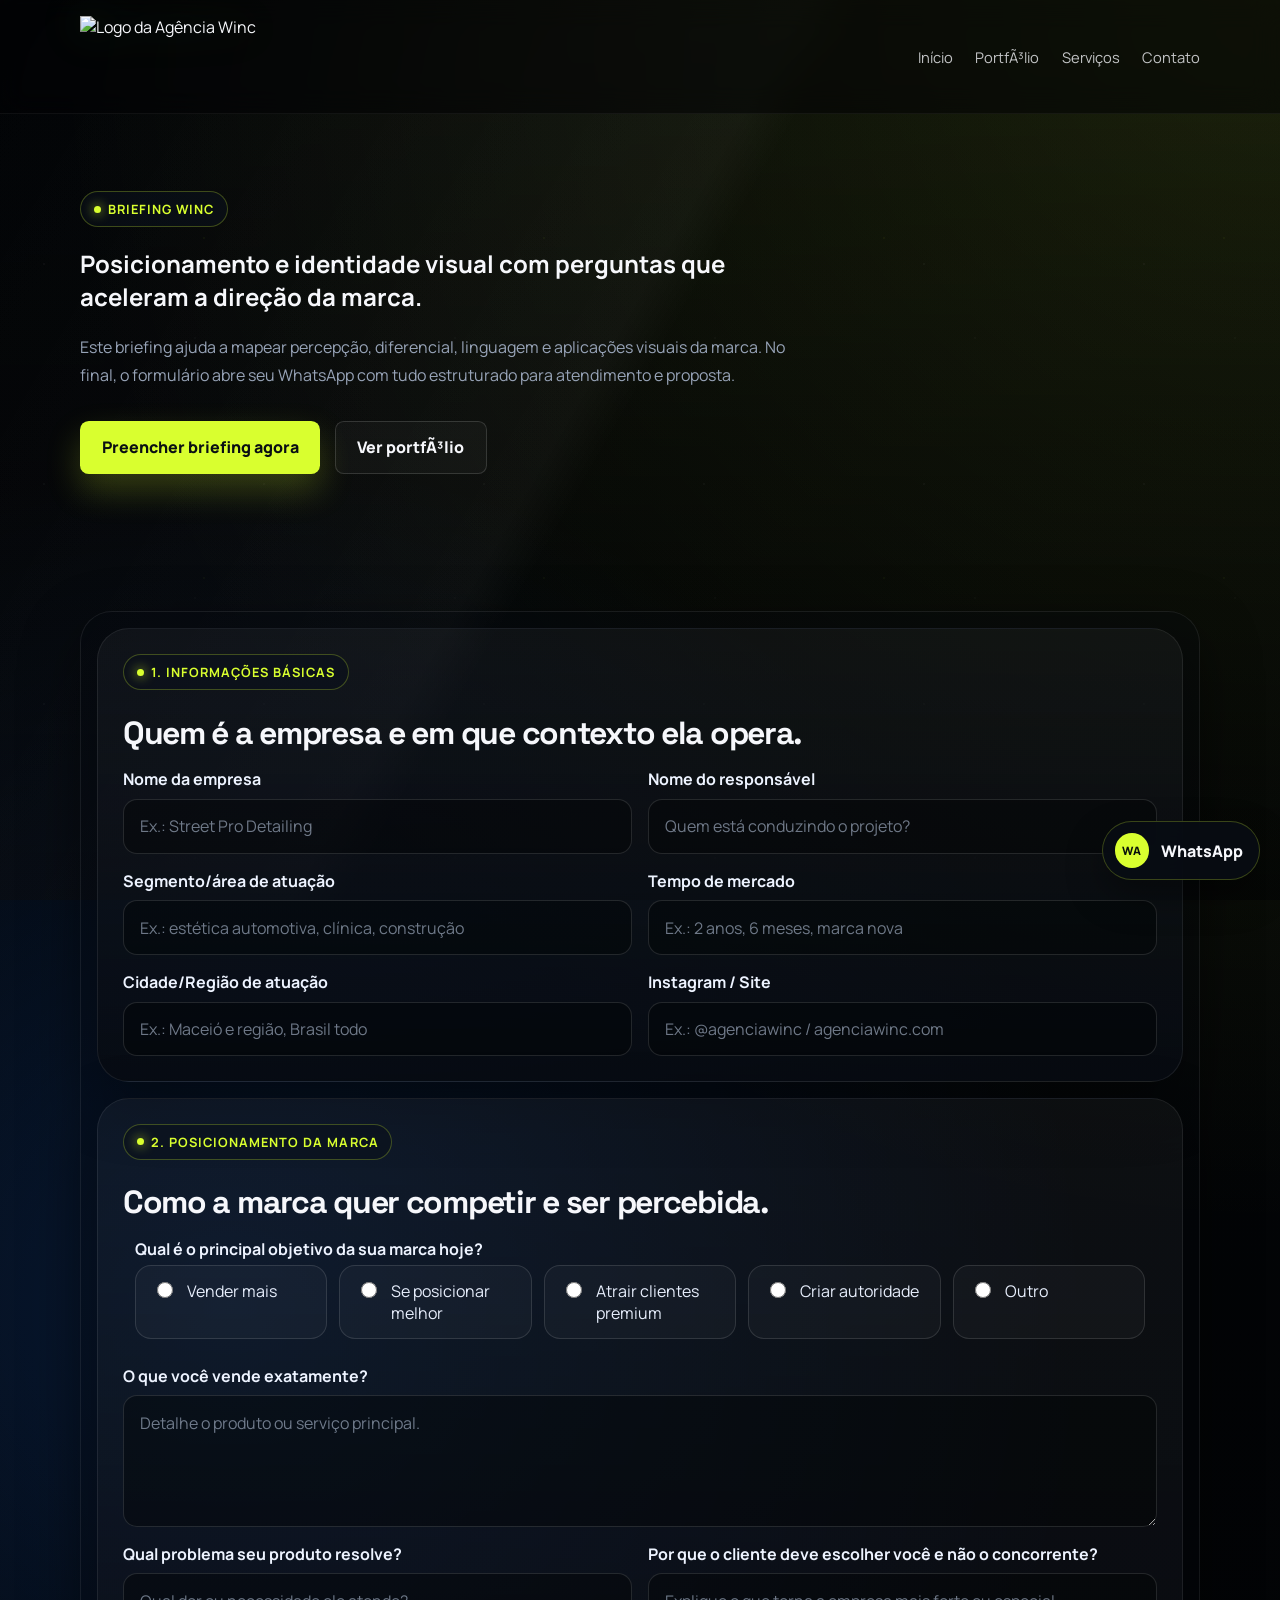
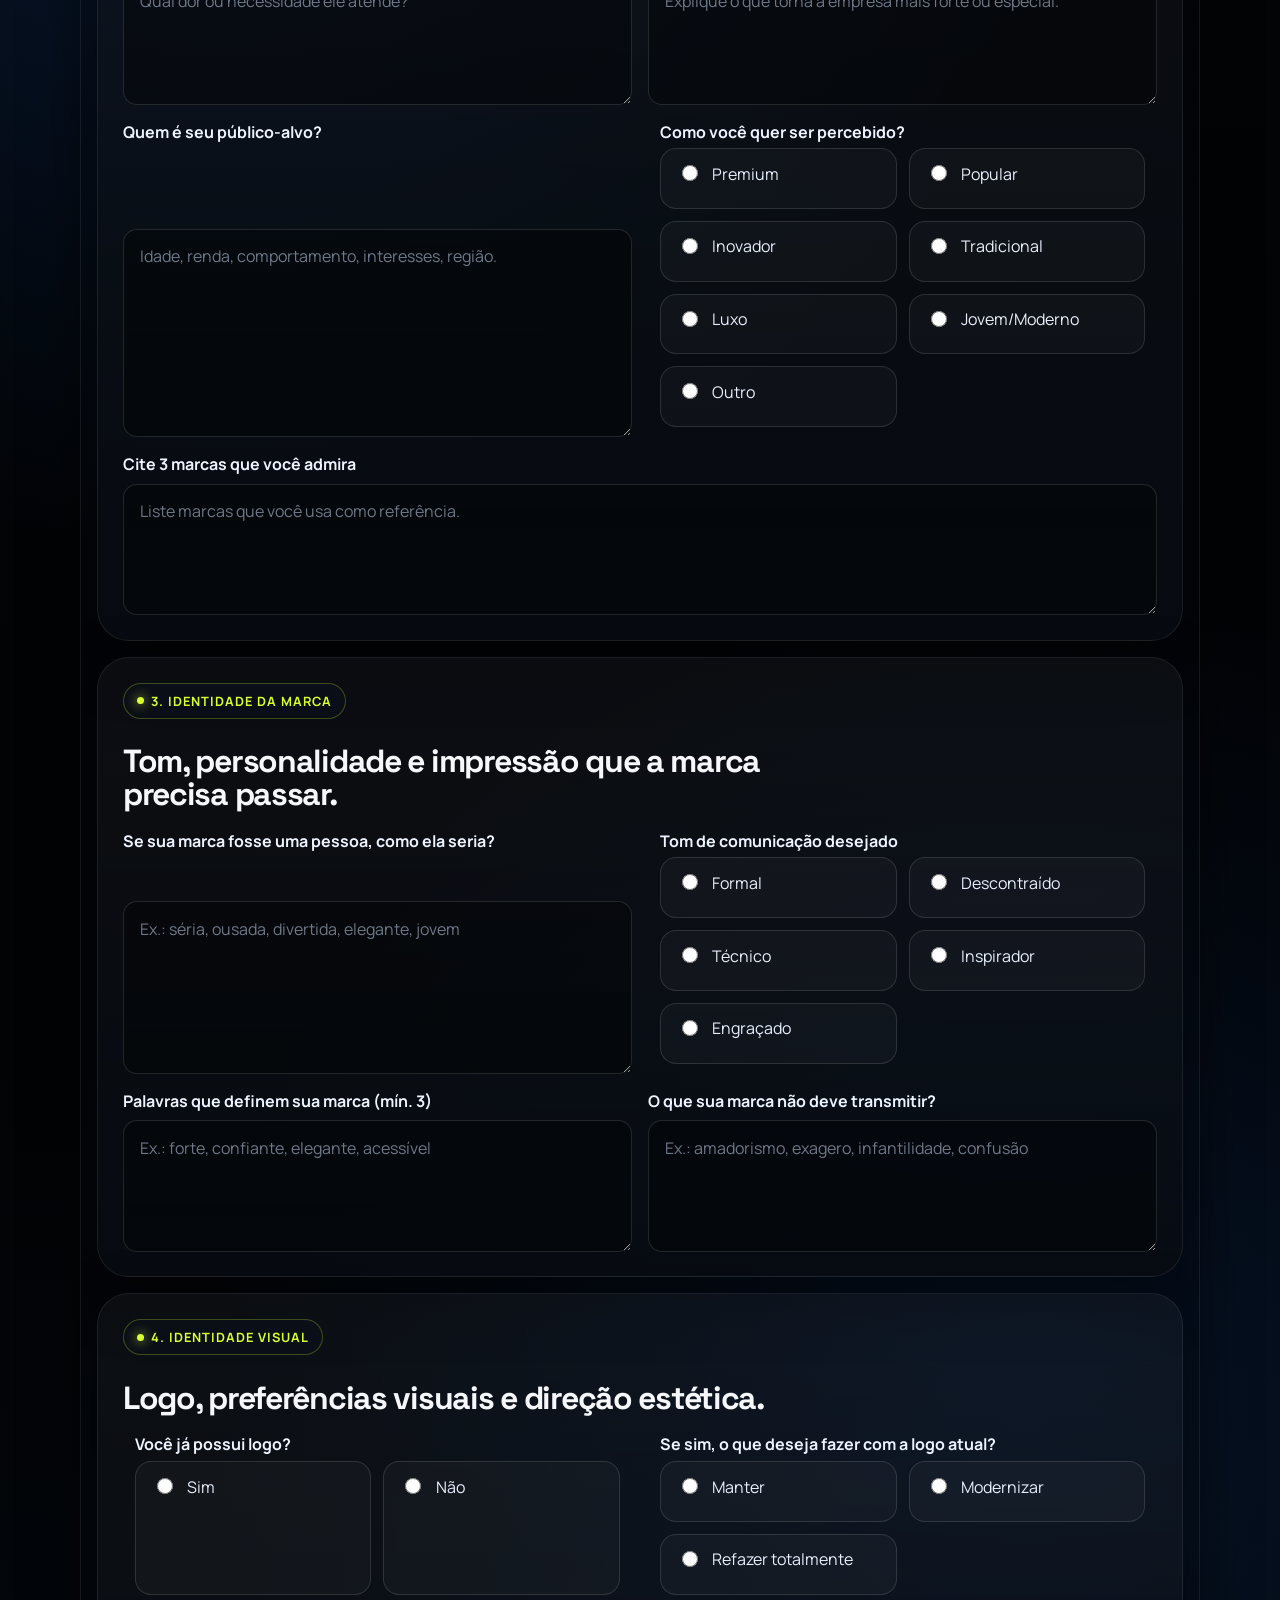
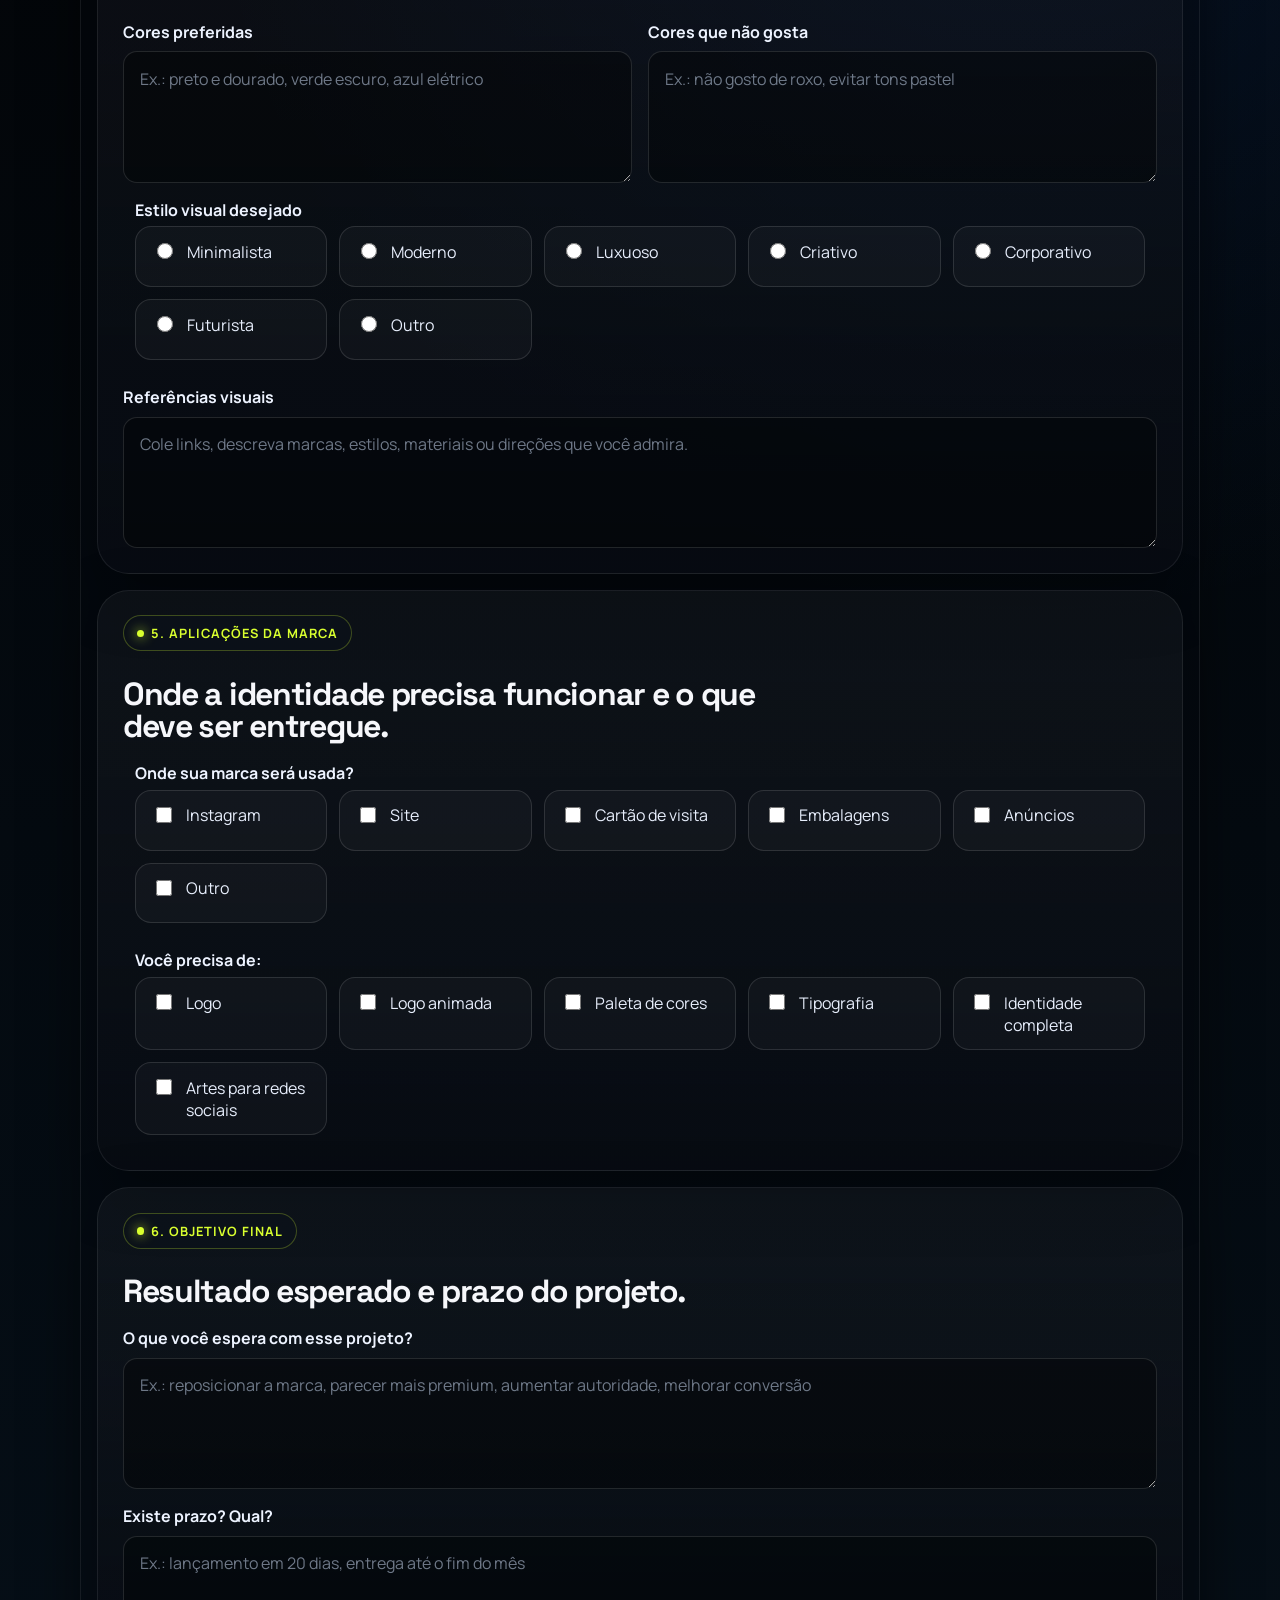
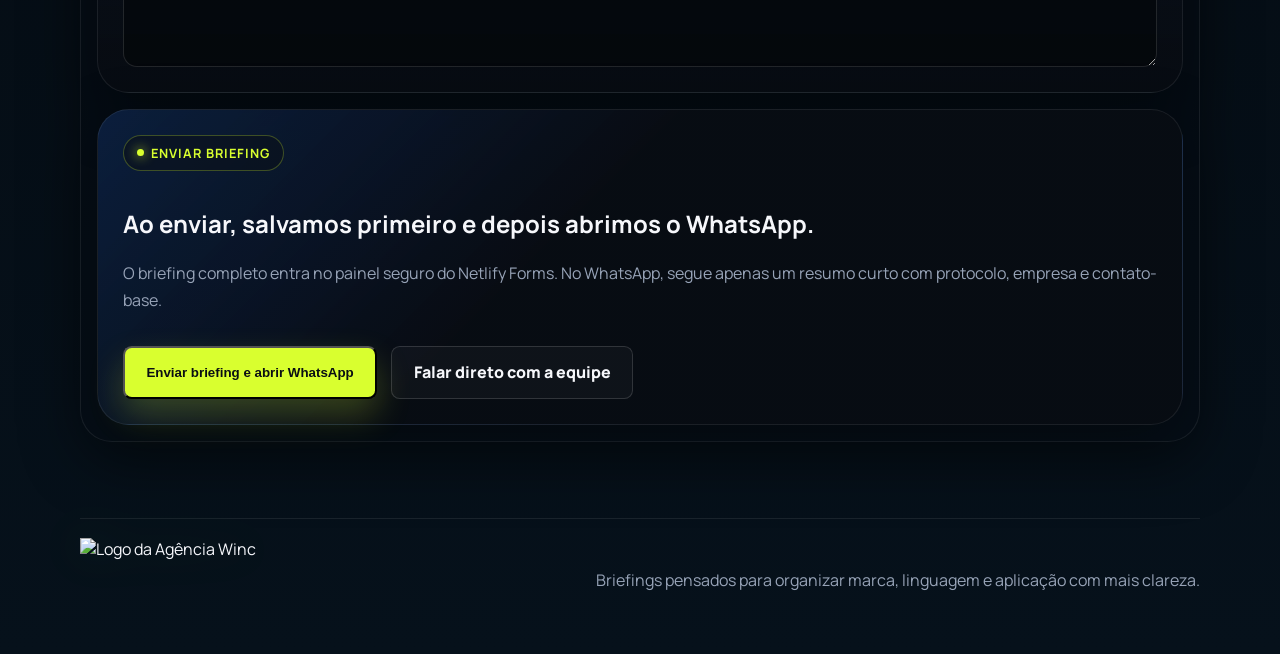
==== commit 160a81ec: "Remove auxiliary panels from briefing pages" ====
--- a/briefing-identidade-visual.html
+++ b/briefing-identidade-visual.html
@@ -1,4 +1,4 @@
-<!DOCTYPE html>
+﻿<!DOCTYPE html>
 <html lang="pt-BR">
   <head>
     <meta charset="UTF-8" />
@@ -9,8 +9,9 @@
       content="Briefing da Ag&ecirc;ncia Winc para posicionamento de marca e identidade visual com envio direto para WhatsApp."
     />
     <meta name="theme-color" content="#05080c" />
-    <meta name="robots" content="index,follow" />
+    <meta name="robots" content="noindex,follow,max-snippet:-1,max-image-preview:large,max-video-preview:-1" />
     <meta name="application-name" content="Ag&ecirc;ncia Winc" />
+    <meta name="format-detection" content="telephone=no" />
     <meta property="og:type" content="website" />
     <meta property="og:locale" content="pt_BR" />
     <meta property="og:site_name" content="Ag&ecirc;ncia Winc" />
@@ -19,35 +20,37 @@
       property="og:description"
       content="Formul&aacute;rio guiado para posicionamento de marca, dire&ccedil;&atilde;o verbal e identidade visual."
     />
-    <meta property="og:url" content="https://agenciawinc.com/briefing-identidade-visual.html" />
-    <meta property="og:image" content="https://agenciawinc.com/assets/portfolio-street-pro.png" />
+    <meta property="og:url" content="https://agenciawinc.netlify.app/briefing/identidade-visual" />
+    <meta property="og:image" content="https://agenciawinc.netlify.app/assets/portfolio-street-pro.png" />
+    <meta property="og:image:alt" content="Briefing de posicionamento e identidade visual da AgÃªncia Winc" />
     <meta name="twitter:card" content="summary_large_image" />
     <meta name="twitter:title" content="Briefing | Posicionamento e Identidade Visual | Ag&ecirc;ncia Winc" />
     <meta
       name="twitter:description"
       content="Formul&aacute;rio guiado para posicionamento de marca, dire&ccedil;&atilde;o verbal e identidade visual."
     />
-    <meta name="twitter:image" content="https://agenciawinc.com/assets/portfolio-street-pro.png" />
-    <link rel="canonical" href="https://agenciawinc.com/briefing-identidade-visual.html" />
-    <link rel="icon" type="image/png" sizes="256x256" href="./assets/favicon.png" />
-    <link rel="manifest" href="./site.webmanifest" />
+    <meta name="twitter:image" content="https://agenciawinc.netlify.app/assets/portfolio-street-pro.png" />
+    <link rel="canonical" href="https://agenciawinc.netlify.app/briefing/identidade-visual" />
+    <link rel="icon" type="image/png" sizes="256x256" href="/assets/favicon.png" />
+    <link rel="manifest" href="/site.webmanifest" />
     <link rel="preconnect" href="https://fonts.googleapis.com" />
     <link rel="preconnect" href="https://fonts.gstatic.com" crossorigin />
+    <link rel="preload" as="image" href="/assets/logo-winc-web.webp" />
     <link
       href="https://fonts.googleapis.com/css2?family=Manrope:wght@400;500;600;700;800&family=Space+Grotesk:wght@500;700&display=swap"
       rel="stylesheet"
     />
-    <link rel="stylesheet" href="./styles.css" />
-    <script src="./briefings.js" defer></script>
+    <link rel="stylesheet" href="/styles.css" />
+    <script src="/briefings.js" defer></script>
   </head>
   <body>
     <div class="page-shell">
       <header class="site-header">
         <div class="container nav-wrap">
-          <a class="brand" href="./index.html#top" aria-label="Ag&ecirc;ncia Winc">
+          <a class="brand" href="/#top" aria-label="Ag&ecirc;ncia Winc">
             <img
               class="brand-logo"
-              src="./assets/logo-winc-web.png"
+              src="/assets/logo-winc-web.webp"
               alt="Logo da Ag&ecirc;ncia Winc"
               width="1200"
               height="399"
@@ -55,10 +58,10 @@
           </a>
 
           <nav class="site-nav" aria-label="Principal">
-            <a href="./index.html#inicio">In&iacute;cio</a>
-            <a href="./portfolio.html">Portfolio</a>
-            <a href="./index.html#servicos">Servi&ccedil;os</a>
-            <a href="./index.html#contato">Contato</a>
+            <a href="/#inicio">In&iacute;cio</a>
+            <a href="/#portfolio">PortfÃ³lio</a>
+            <a href="/#servicos">Servi&ccedil;os</a>
+            <a href="/#contato">Contato</a>
           </nav>
         </div>
       </header>
@@ -82,22 +85,16 @@
                 <a class="button button-primary" href="#formulario-identidade">
                   Preencher briefing agora
                 </a>
-                <a class="button button-secondary" href="./portfolio.html#identidade-visual">
-                  Ver cases de identidade
+                <a
+                  class="button button-secondary"
+                  href="https://www.behance.net/agenciawinc"
+                  target="_blank"
+                  rel="noopener noreferrer"
+                >
+                  Ver portfÃ³lio
                 </a>
               </div>
             </div>
-
-            <aside class="briefing-side-card">
-              <span class="section-label">Busca e organiza&ccedil;&atilde;o</span>
-              <h2>Os envios chegam no WhatsApp com padr&atilde;o comercial pronto para localizar.</h2>
-              <ul class="briefing-rules">
-                <li>Todos os envios desta p&aacute;gina usam a tag <strong>#BriefingMarcaWinc</strong>.</li>
-                <li>Cada briefing recebe um protocolo exclusivo para consulta e acompanhamento.</li>
-                <li>O hist&oacute;rico local fica salvo neste navegador para revis&atilde;o r&aacute;pida.</li>
-                <li>O cliente pode baixar a c&oacute;pia do briefing antes mesmo de conversar com a equipe.</li>
-              </ul>
-            </aside>
           </div>
         </section>
 
@@ -105,9 +102,23 @@
           <div class="container">
             <form
               class="briefing-form-shell"
+              name="briefing-identidade-visual"
+              method="POST"
+              data-netlify="true"
+              netlify-honeypot="bot-field"
               data-briefing-form="identidade_visual"
               data-whatsapp="558291875154"
             >
+              <input type="hidden" name="form-name" value="briefing-identidade-visual" />
+              <input type="hidden" name="subject" value="Novo briefing | Posicionamento e Identidade Visual" />
+              <input type="hidden" name="briefing_protocolo" value="" />
+              <input type="hidden" name="briefing_tag" value="#BriefingMarcaWinc" />
+              <input type="hidden" name="briefing_titulo" value="Posicionamento e Identidade Visual" />
+              <input type="hidden" name="briefing_recebido_em" value="" />
+              <input type="hidden" name="briefing_origem" value="" />
+              <p class="form-honeypot">
+                <label>N&atilde;o preencha este campo <input name="bot-field" /></label>
+              </p>
               <section class="briefing-section" data-title="1. Informa&ccedil;&otilde;es b&aacute;sicas">
                 <div class="briefing-section-head">
                   <span class="section-label">1. Informa&ccedil;&otilde;es b&aacute;sicas</span>
@@ -558,9 +569,10 @@
               <section class="briefing-actions">
                 <div>
                   <span class="section-label">Enviar briefing</span>
-                  <h2>Ao enviar, o cliente &eacute; direcionado para o WhatsApp com tudo pronto.</h2>
+                  <h2>Ao enviar, salvamos primeiro e depois abrimos o WhatsApp.</h2>
                   <p class="briefing-inline-note">
-                    Isso acelera o atendimento, evita perda de contexto e deixa cada caso rastre&aacute;vel por protocolo.
+                    O briefing completo entra no painel seguro do Netlify Forms. No WhatsApp, segue
+                    apenas um resumo curto com protocolo, empresa e contato-base.
                   </p>
                 </div>
 
@@ -578,32 +590,14 @@
             </form>
           </div>
         </section>
-
-        <section class="briefing-form-wrap">
-          <div class="container briefing-card-grid">
-            <article class="briefing-summary-card">
-              <span class="section-label">Tag de busca</span>
-              <h2>#BriefingMarcaWinc</h2>
-              <p>
-                Pesquise essa tag no WhatsApp para localizar todos os briefings de posicionamento
-                e identidade visual.
-              </p>
-            </article>
-
-            <article class="briefing-summary-card">
-              <span class="section-label">Hist&oacute;rico neste navegador</span>
-              <div class="briefing-history" data-briefing-history="identidade_visual"></div>
-            </article>
-          </div>
-        </section>
-      </main>
+</main>
 
       <footer class="site-footer">
         <div class="container footer-wrap">
-          <a class="footer-brand" href="./index.html" aria-label="Ag&ecirc;ncia Winc">
+          <a class="footer-brand" href="/" aria-label="Ag&ecirc;ncia Winc">
             <img
               class="footer-logo"
-              src="./assets/logo-winc-web.png"
+              src="/assets/logo-winc-web.webp"
               alt="Logo da Ag&ecirc;ncia Winc"
               width="1200"
               height="399"
@@ -626,3 +620,4 @@
     </div>
   </body>
 </html>
+
--- a/styles.css
+++ b/styles.css
@@ -453,8 +453,8 @@
 
 .brands-grid {
   display: grid;
-  grid-template-columns: repeat(5, minmax(0, 1fr));
-  gap: 1rem;
+  grid-template-columns: repeat(4, minmax(0, 1fr));
+  gap: 1.15rem;
   align-items: center;
   padding: 1.6rem 1.8rem;
   border-radius: 2rem;
@@ -466,28 +466,36 @@
   display: flex;
   align-items: center;
   justify-content: center;
-  min-height: 10.5rem;
-  padding: 0.15rem;
+  min-height: 11.25rem;
+  padding: 1.15rem;
+  border-radius: 1.55rem;
+  border: 1px solid rgba(15, 23, 42, 0.06);
+  background: linear-gradient(180deg, #ffffff 0%, #f4f7fb 100%);
+  box-shadow:
+    inset 0 1px 0 rgba(255, 255, 255, 0.96),
+    0 12px 28px rgba(7, 12, 21, 0.08);
   overflow: visible;
-  transition: transform 180ms ease;
+  transition: transform 180ms ease, box-shadow 180ms ease;
 }
 
 .brand-tile:hover {
-  transform: translateY(-2px);
+  transform: translateY(-4px);
+  box-shadow:
+    inset 0 1px 0 rgba(255, 255, 255, 0.96),
+    0 18px 34px rgba(7, 12, 21, 0.12);
 }
 
 .brand-tile img {
   display: block;
-  width: 100%;
-  max-width: none;
-  max-height: none;
+  width: min(100%, 13.25rem);
+  height: auto;
   aspect-ratio: 15 / 8;
   object-fit: contain;
   transition: transform 220ms ease, filter 220ms ease;
 }
 
 .brand-tile:hover img {
-  transform: scale(1.08);
+  transform: scale(1.07);
   filter: saturate(1.03);
 }
 
@@ -684,7 +692,8 @@
 
 .portfolio-hero,
 .portfolio-categories,
-.portfolio-note {
+.portfolio-note,
+.portfolio-link {
   padding: 5rem 0;
 }
 
@@ -845,6 +854,7 @@
   display: grid;
   grid-template-columns: repeat(2, minmax(0, 1fr));
   gap: 1rem;
+  align-items: start;
 }
 
 .portfolio-project-grid-three {
@@ -854,6 +864,7 @@
 .portfolio-project {
   display: flex;
   flex-direction: column;
+  align-self: start;
   overflow: hidden;
   border-radius: var(--radius-xl);
   border: 1px solid rgba(255, 255, 255, 0.08);
@@ -866,6 +877,7 @@
   grid-column: span 2;
   display: grid;
   grid-template-columns: minmax(0, 1.1fr) minmax(320px, 0.9fr);
+  align-items: start;
 }
 
 .portfolio-project-split {
@@ -876,7 +888,10 @@
 }
 
 .portfolio-project-media {
-  min-height: 100%;
+  display: flex;
+  align-items: center;
+  justify-content: center;
+  overflow: hidden;
   background: rgba(255, 255, 255, 0.04);
 }
 
@@ -884,10 +899,40 @@
   background: #f6f7fb;
 }
 
+.portfolio-project-media-dark {
+  background: #020305;
+}
+
 .portfolio-project-media img {
   width: 100%;
-  height: 100%;
-  object-fit: contain;
+  height: auto;
+}
+
+.portfolio-media-showcase {
+  padding: 0;
+}
+
+.portfolio-media-showcase img {
+  background: #020305;
+}
+
+.portfolio-media-vehicle,
+.portfolio-media-print,
+.portfolio-media-banner {
+  padding: 0;
+}
+
+.portfolio-media-vehicle img,
+.portfolio-media-print img,
+.portfolio-media-banner img {
+  width: 100%;
+  height: auto;
+}
+
+.portfolio-project-vehicle .portfolio-project-copy,
+.portfolio-project-print .portfolio-project-copy,
+.portfolio-project-banner .portfolio-project-copy {
+  gap: 0.75rem;
 }
 
 .portfolio-project-split .portfolio-project-media {
@@ -930,7 +975,7 @@
 
 .briefing-hero-grid {
   display: grid;
-  grid-template-columns: minmax(0, 1fr) minmax(300px, 0.86fr);
+  grid-template-columns: minmax(0, 1fr);
   gap: 1.2rem;
   align-items: start;
 }
@@ -971,6 +1016,22 @@
   gap: 1rem;
   padding: 1rem;
   background: rgba(8, 12, 19, 0.28);
+}
+
+.form-honeypot {
+  position: absolute;
+  top: 0;
+  left: -9999px;
+  width: 1px;
+  height: 1px;
+  margin: 0;
+  padding: 0;
+  overflow: hidden;
+  opacity: 0;
+  pointer-events: none;
+  clip: rect(0 0 0 0);
+  clip-path: inset(50%);
+  white-space: nowrap;
 }
 
 .briefing-section {
@@ -1128,6 +1189,20 @@
 
 .briefing-status strong {
   color: #f4ffd2;
+}
+
+.briefing-status.is-pending {
+  border-color: rgba(31, 119, 255, 0.35);
+  background: rgba(31, 119, 255, 0.12);
+}
+
+.briefing-status.is-error {
+  border-color: rgba(255, 107, 107, 0.35);
+  background: rgba(255, 107, 107, 0.12);
+}
+
+.briefing-status.is-error strong {
+  color: #ffe3e3;
 }
 
 .briefing-status-actions {
@@ -1364,7 +1439,7 @@
 .showcase-card-photo {
   background:
     linear-gradient(180deg, rgba(255, 255, 255, 0.03) 0%, rgba(8, 12, 19, 0.65) 100%),
-    url("./assets/hero-winc-web.jpg") center 20% / cover;
+    url("/assets/hero-winc-web.webp") center 20% / cover;
 }
 
 .showcase-card-blue {
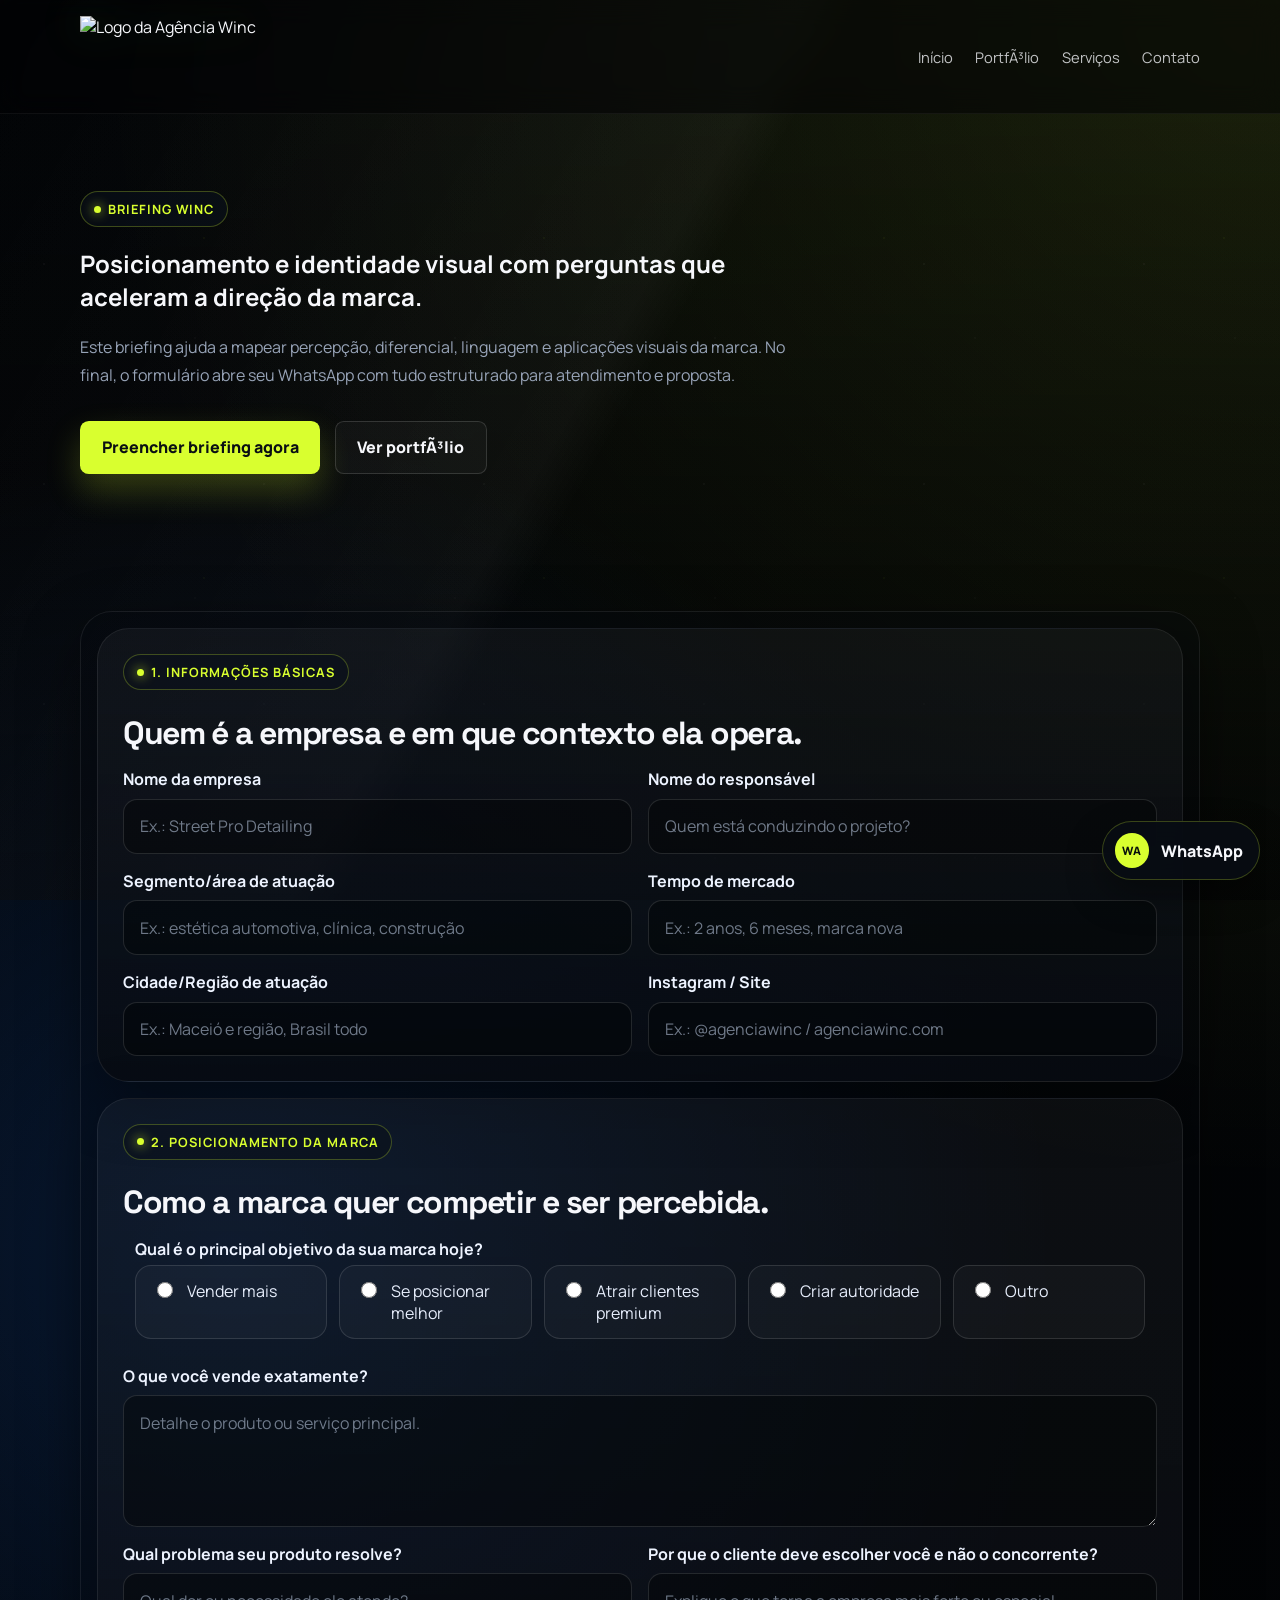
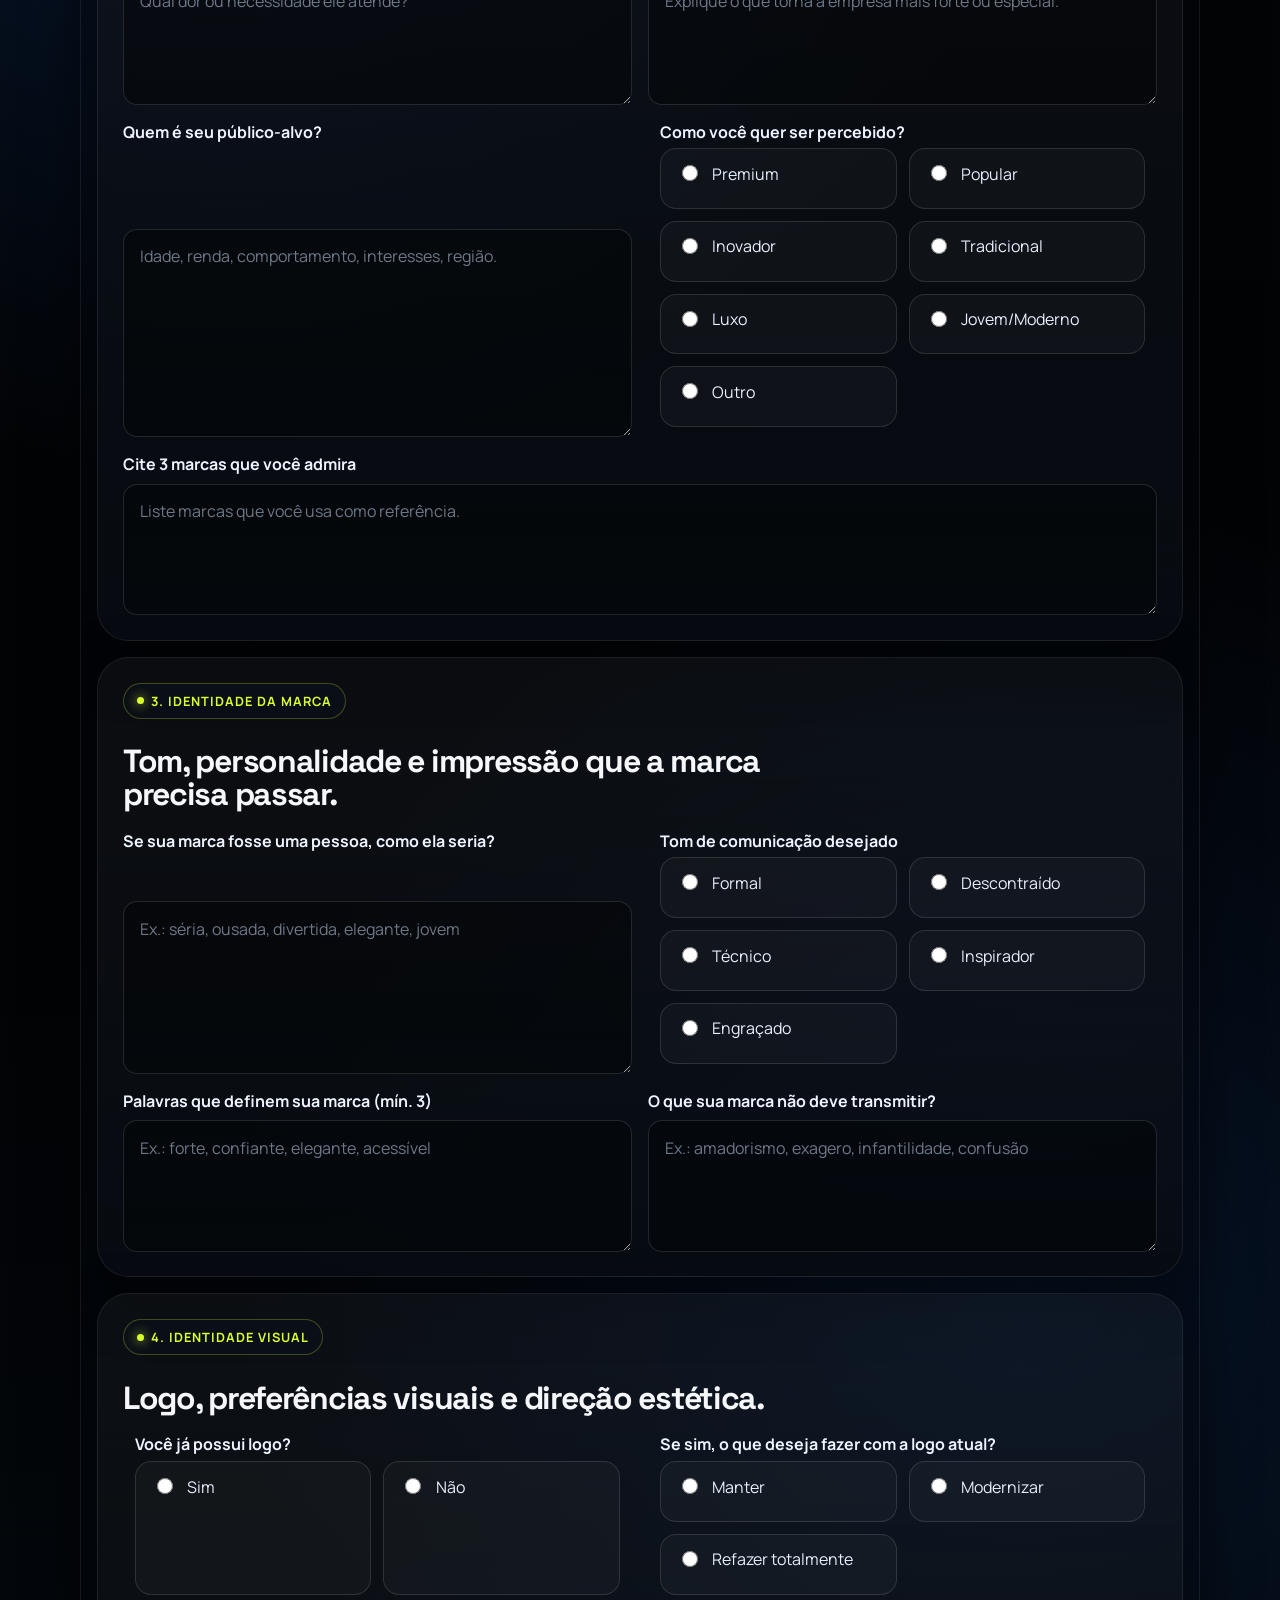
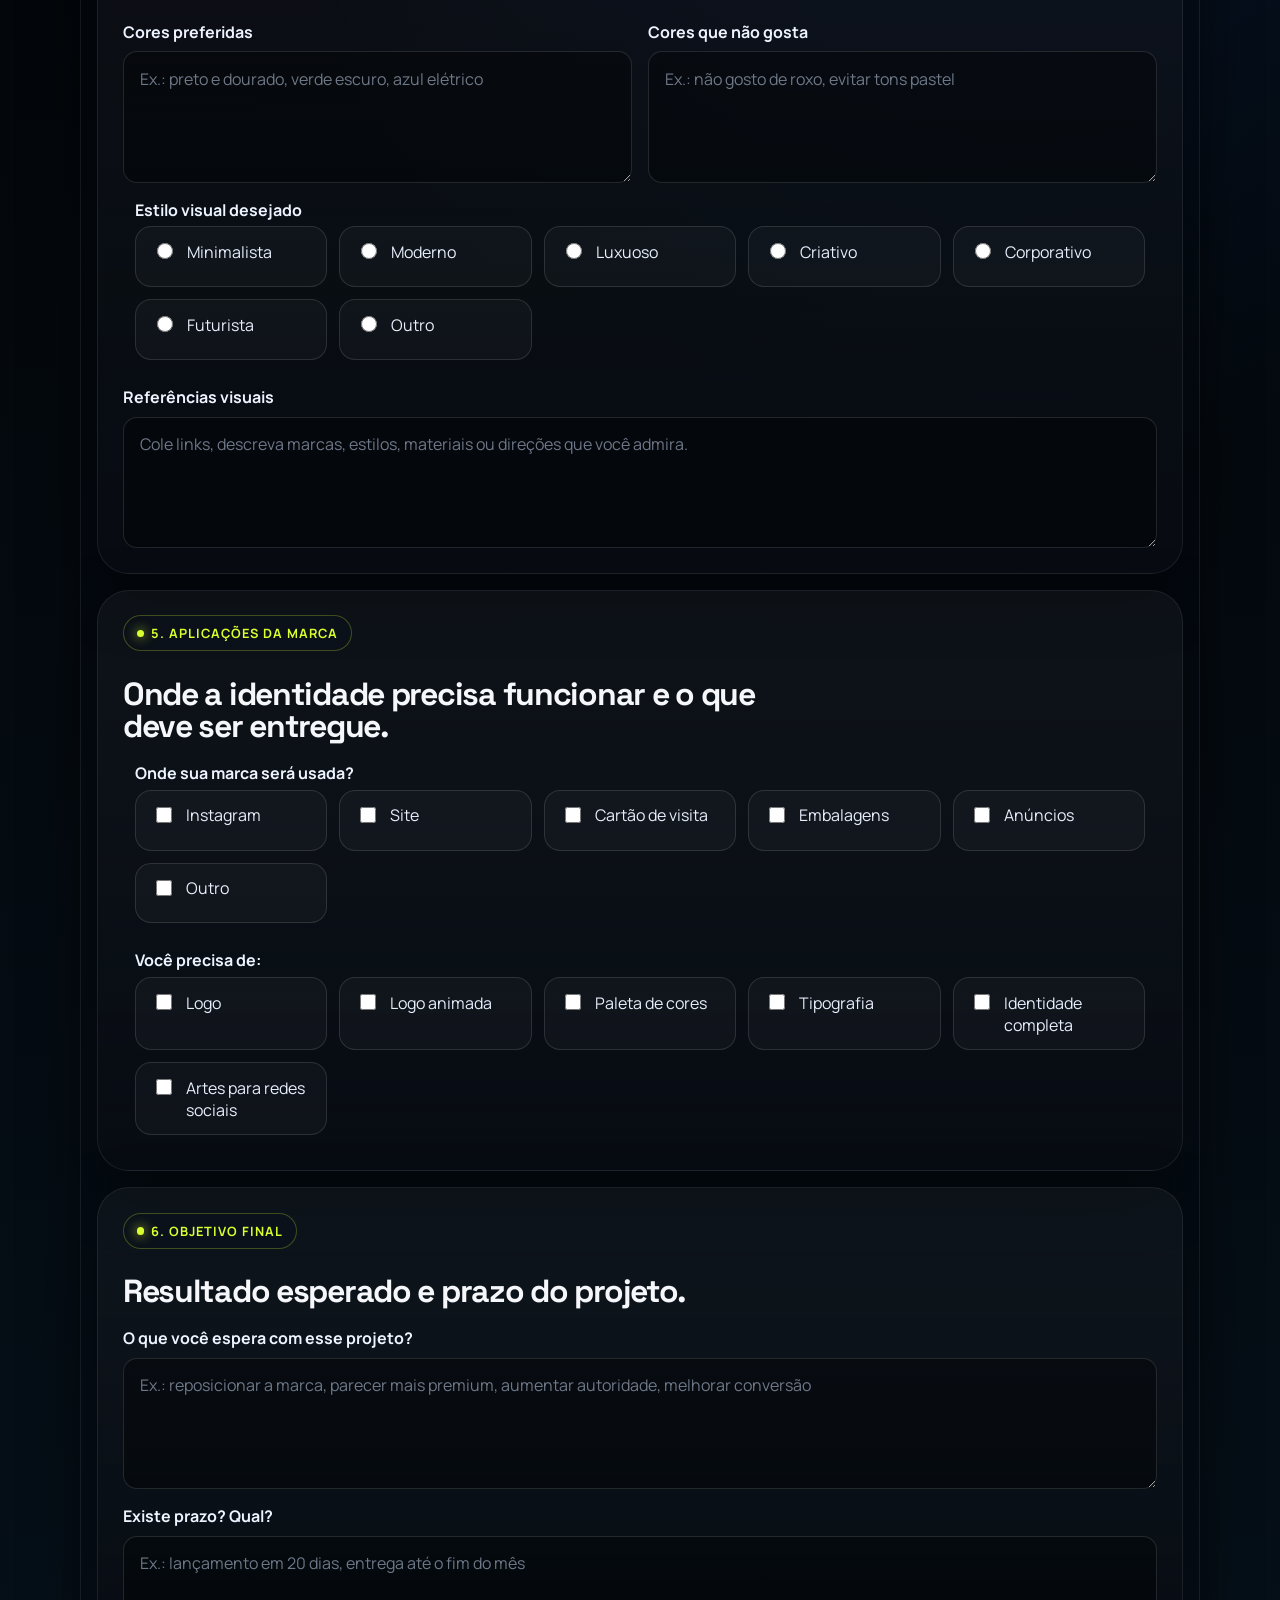
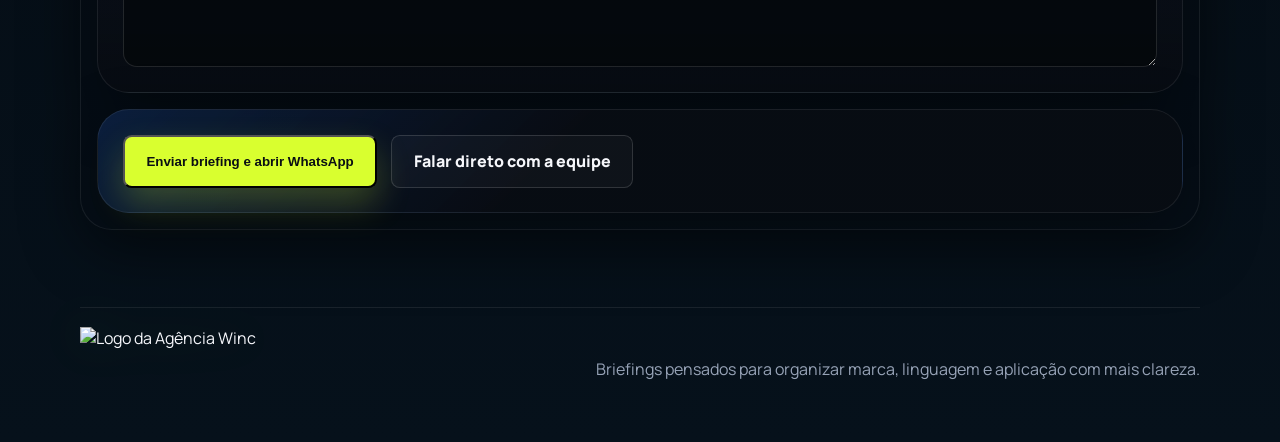
==== commit f747498f: "Remove briefing submission notice text" ====
--- a/briefing-identidade-visual.html
+++ b/briefing-identidade-visual.html
@@ -567,15 +567,6 @@
               </section>
 
               <section class="briefing-actions">
-                <div>
-                  <span class="section-label">Enviar briefing</span>
-                  <h2>Ao enviar, salvamos primeiro e depois abrimos o WhatsApp.</h2>
-                  <p class="briefing-inline-note">
-                    O briefing completo entra no painel seguro do Netlify Forms. No WhatsApp, segue
-                    apenas um resumo curto com protocolo, empresa e contato-base.
-                  </p>
-                </div>
-
                 <div class="briefing-actions-row">
                   <button class="button button-primary" type="submit">
                     Enviar briefing e abrir WhatsApp
